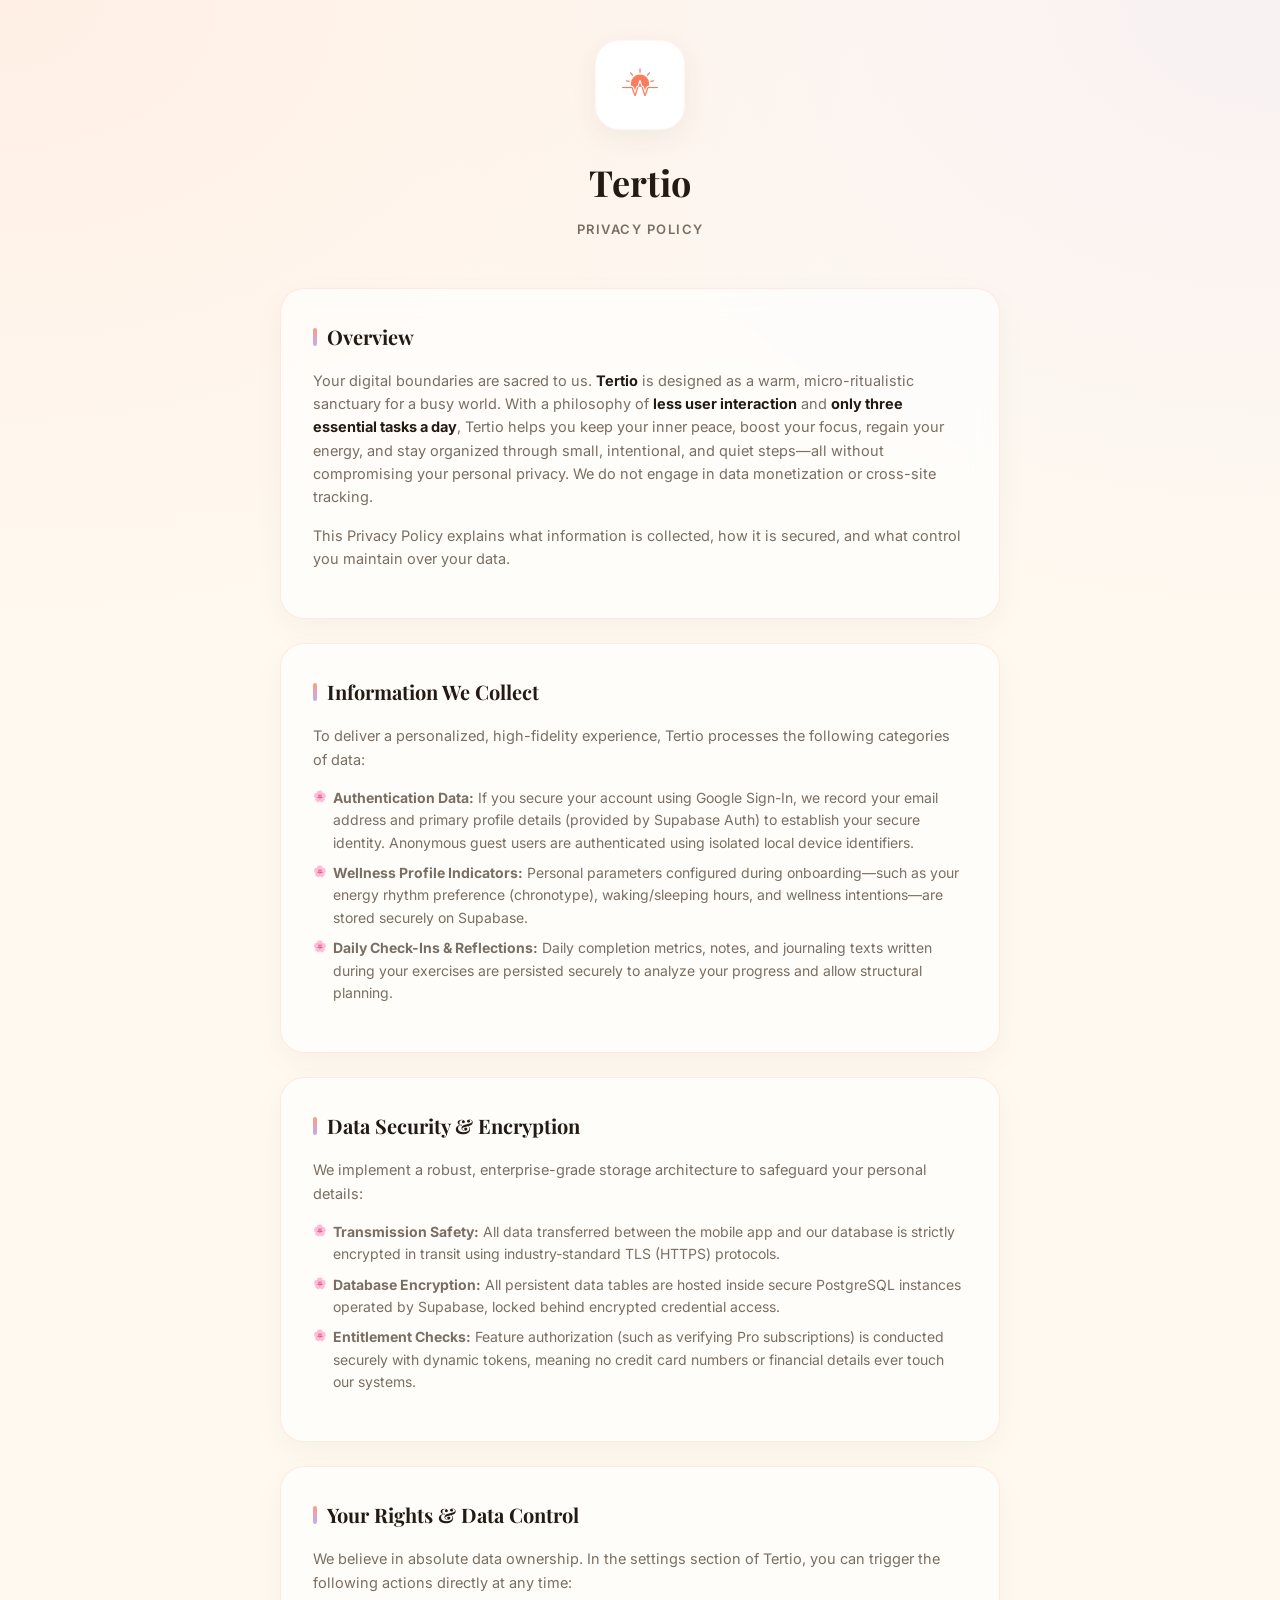
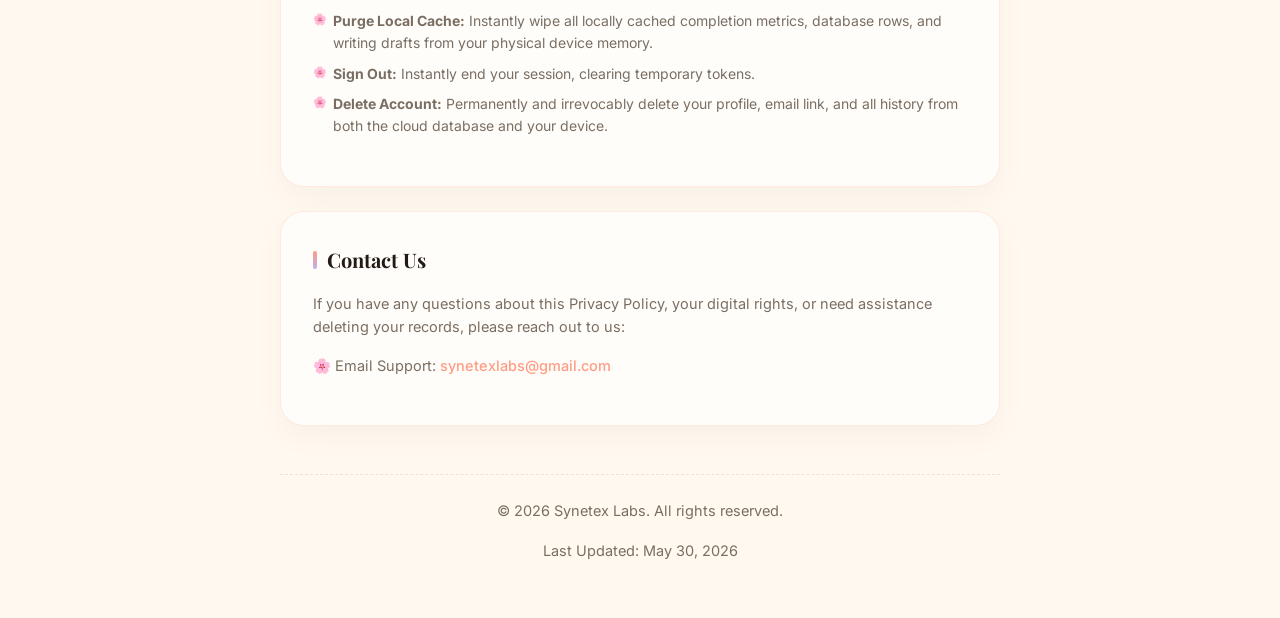
==== index.html @ bfd3c026 "Initial commit of public privacy policy" ====
<!DOCTYPE html>
<html lang="en">
<head>
  <meta charset="UTF-8">
  <meta name="viewport" content="width=device-width, initial-scale=1.0">
  <title>Privacy Policy | Tertio</title>
  <!-- Google Fonts -->
  <link rel="preconnect" href="https://fonts.googleapis.com">
  <link rel="preconnect" href="https://fonts.gstatic.com" crossorigin>
  <link href="https://fonts.googleapis.com/css2?family=Inter:wght@400;500;600;700&family=Playfair+Display:ital,wght@0,700;1,600&display=swap" rel="stylesheet">
  <style>
    /* Premium Ivory Brand Styling */
    :root {
      --bg-color: #FFF9F0;      /* Warm paper ivory */
      --text-main: #231A14;     /* Warm ink */
      --text-sub: #7A6E62;      /* Warm grey */
      --coral: #FF9C84;         /* Sunrise Coral */
      --lavender: #C0AEEE;      /* Dusk Lavender */
      --sage: #78B7A7;          /* Ocean Sage */
      --card-bg: rgba(255, 255, 255, 0.65);
      --card-border: rgba(255, 156, 132, 0.2);
    }

    * {
      box-sizing: border-box;
      margin: 0;
      padding: 0;
    }

    body {
      background-color: var(--bg-color);
      color: var(--text-main);
      font-family: 'Inter', sans-serif;
      line-height: 1.6;
      padding: 40px 20px;
      display: flex;
      justify-content: center;
      min-height: 100vh;
      background-image: 
        radial-gradient(at 0% 0%, rgba(255, 210, 197, 0.25) 0px, transparent 50%),
        radial-gradient(at 100% 0%, rgba(229, 218, 250, 0.25) 0px, transparent 50%);
      background-attachment: fixed;
    }

    .container {
      max-width: 720px;
      width: 100%;
    }

    /* Header styling matching custom-theming.md */
    header {
      text-align: center;
      margin-bottom: 48px;
    }

    .logo-container {
      display: inline-block;
      padding: 12px;
      background: #ffffff;
      border-radius: 24px;
      box-shadow: 0 8px 24px rgba(228, 218, 204, 0.4);
      margin-bottom: 16px;
      border: 1px solid rgba(255, 156, 132, 0.1);
    }

    .logo-img {
      width: 64px;
      height: 64px;
      display: block;
      border-radius: 12px;
    }

    h1 {
      font-family: 'Playfair Display', serif;
      font-size: 36px;
      font-weight: 700;
      color: var(--text-main);
      margin-bottom: 8px;
    }

    .subtitle {
      font-size: 13px;
      color: var(--text-sub);
      text-transform: uppercase;
      letter-spacing: 1.5px;
      font-weight: 600;
    }

    /* Glassmorphic Cards */
    .card {
      background: var(--card-bg);
      backdrop-filter: blur(12px);
      -webkit-backdrop-filter: blur(12px);
      border: 1px solid var(--card-border);
      border-radius: 24px;
      padding: 32px;
      box-shadow: 0 10px 32px rgba(35, 26, 20, 0.04);
      margin-bottom: 24px;
    }

    h2 {
      font-family: 'Playfair Display', serif;
      font-size: 20px;
      font-weight: 700;
      color: var(--text-main);
      margin-bottom: 16px;
      display: flex;
      align-items: center;
      gap: 10px;
    }

    h2::before {
      content: "";
      display: inline-block;
      width: 4px;
      height: 18px;
      background: linear-gradient(to bottom, var(--coral), var(--lavender));
      border-radius: 2px;
    }

    p {
      font-size: 14.5px;
      color: var(--text-sub);
      margin-bottom: 16px;
    }

    p strong {
      color: var(--text-main);
    }

    ul {
      list-style-type: none;
      padding-left: 0;
      margin-bottom: 16px;
    }

    li {
      font-size: 14px;
      color: var(--text-sub);
      position: relative;
      padding-left: 20px;
      margin-bottom: 8px;
    }

    li::before {
      content: "🌸";
      position: absolute;
      left: 0;
      top: 1px;
      font-size: 11px;
    }

    .footer {
      text-align: center;
      margin-top: 48px;
      padding-top: 24px;
      border-top: 1px dashed rgba(122, 110, 98, 0.15);
      font-size: 12px;
      color: var(--text-sub);
    }

    a {
      color: var(--coral);
      text-decoration: none;
      font-weight: 500;
      transition: color 0.2s ease;
    }

    a:hover {
      color: #e46f59;
    }
  </style>
</head>
<body>
  <div class="container">
    <header>
      <div class="logo-container">
        <!-- Renders the gorgeous real app icon if available, fallbacks to SVG representation -->
        <img class="logo-img" src="app_icon.png" onerror="this.style.display='none'; this.nextElementSibling.removeAttribute('style');" alt="Tertio">
        <svg class="logo-img" style="display:none;" viewBox="0 0 128 128" fill="none" xmlns="http://www.w3.org/2000/svg">
          <rect width="128" height="128" rx="28" fill="#FFF9F0"/>
          <circle cx="64" cy="64" r="36" fill="#FFCBB7" opacity="0.5"/>
          <path d="M64 28C83.8823 28 100 44.1177 100 64C100 83.8823 83.8823 100 64 100C44.1177 100 28 83.8823 28 64C28 44.1177 44.1177 28 64 28ZM64 42C51.8497 42 42 51.8497 42 64C42 76.1503 51.8497 86 64 86C76.1503 86 86 76.1503 86 64C86 51.8497 76.1503 42 64 42Z" fill="#FF9C84"/>
          <circle cx="64" cy="64" r="14" fill="#C0AEEE"/>
        </svg>
      </div>
      <h1>Tertio</h1>
      <div class="subtitle">Privacy Policy</div>
    </header>

    <main>
      <div class="card">
        <h2>Overview</h2>
        <p>Your digital boundaries are sacred to us. <strong>Tertio</strong> is designed as a warm, micro-ritualistic sanctuary for a busy world. With a philosophy of <strong>less user interaction</strong> and <strong>only three essential tasks a day</strong>, Tertio helps you keep your inner peace, boost your focus, regain your energy, and stay organized through small, intentional, and quiet steps—all without compromising your personal privacy. We do not engage in data monetization or cross-site tracking.</p>
        <p>This Privacy Policy explains what information is collected, how it is secured, and what control you maintain over your data.</p>
      </div>

      <div class="card">
        <h2>Information We Collect</h2>
        <p>To deliver a personalized, high-fidelity experience, Tertio processes the following categories of data:</p>
        <ul>
          <li><strong>Authentication Data:</strong> If you secure your account using Google Sign-In, we record your email address and primary profile details (provided by Supabase Auth) to establish your secure identity. Anonymous guest users are authenticated using isolated local device identifiers.</li>
          <li><strong>Wellness Profile Indicators:</strong> Personal parameters configured during onboarding—such as your energy rhythm preference (chronotype), waking/sleeping hours, and wellness intentions—are stored securely on Supabase.</li>
          <li><strong>Daily Check-Ins & Reflections:</strong> Daily completion metrics, notes, and journaling texts written during your exercises are persisted securely to analyze your progress and allow structural planning.</li>
        </ul>
      </div>

      <div class="card">
        <h2>Data Security & Encryption</h2>
        <p>We implement a robust, enterprise-grade storage architecture to safeguard your personal details:</p>
        <ul>
          <li><strong>Transmission Safety:</strong> All data transferred between the mobile app and our database is strictly encrypted in transit using industry-standard TLS (HTTPS) protocols.</li>
          <li><strong>Database Encryption:</strong> All persistent data tables are hosted inside secure PostgreSQL instances operated by Supabase, locked behind encrypted credential access.</li>
          <li><strong>Entitlement Checks:</strong> Feature authorization (such as verifying Pro subscriptions) is conducted securely with dynamic tokens, meaning no credit card numbers or financial details ever touch our systems.</li>
        </ul>
      </div>

      <div class="card">
        <h2>Your Rights & Data Control</h2>
        <p>We believe in absolute data ownership. In the settings section of Tertio, you can trigger the following actions directly at any time:</p>
        <ul>
          <li><strong>Purge Local Cache:</strong> Instantly wipe all locally cached completion metrics, database rows, and writing drafts from your physical device memory.</li>
          <li><strong>Sign Out:</strong> Instantly end your session, clearing temporary tokens.</li>
          <li><strong>Delete Account:</strong> Permanently and irrevocably delete your profile, email link, and all history from both the cloud database and your device.</li>
        </ul>
      </div>

      <div class="card">
        <h2>Contact Us</h2>
        <p>If you have any questions about this Privacy Policy, your digital rights, or need assistance deleting your records, please reach out to us:</p>
        <p>🌸 Email Support: <a href="mailto:synetexlabs@gmail.com">synetexlabs@gmail.com</a></p>
      </div>
    </main>

    <div class="footer">
      <p>© 2026 Synetex Labs. All rights reserved.</p>
      <p>Last Updated: May 30, 2026</p>
    </div>
  </div>
</body>
</html>
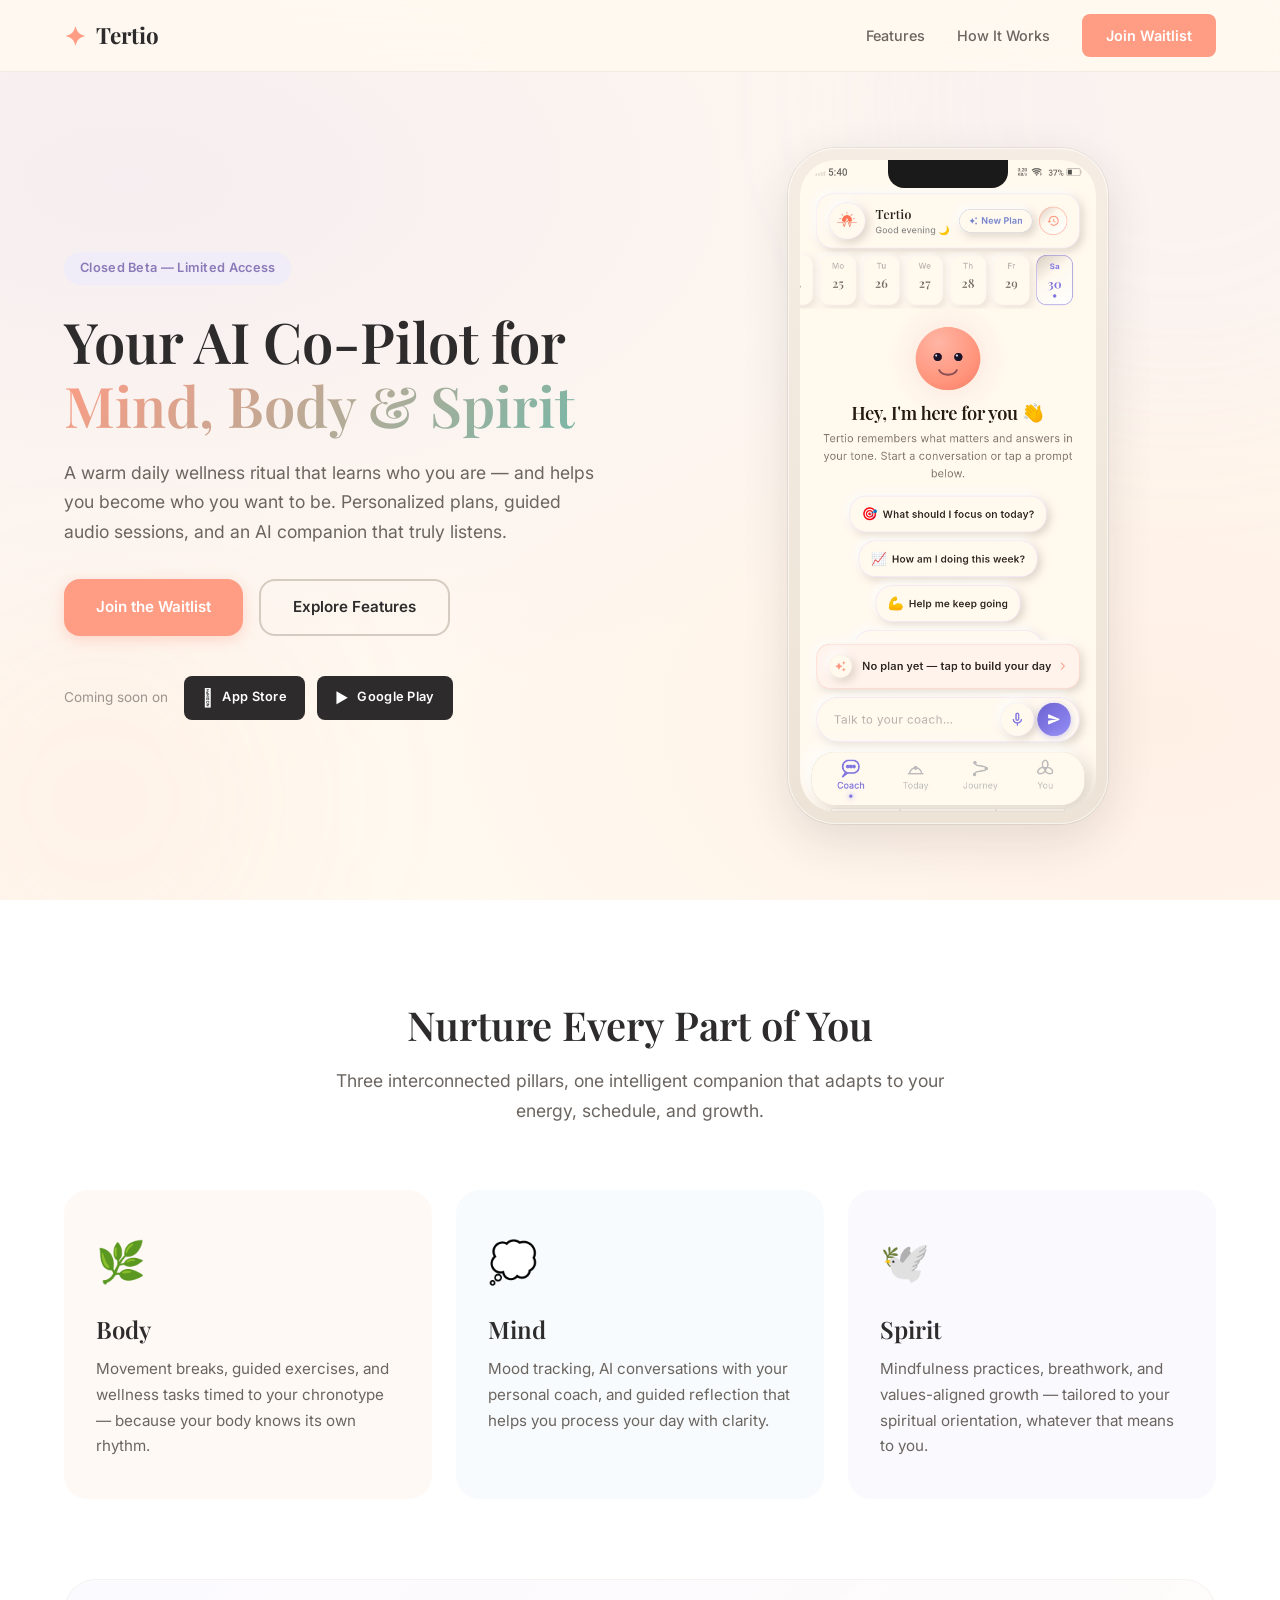
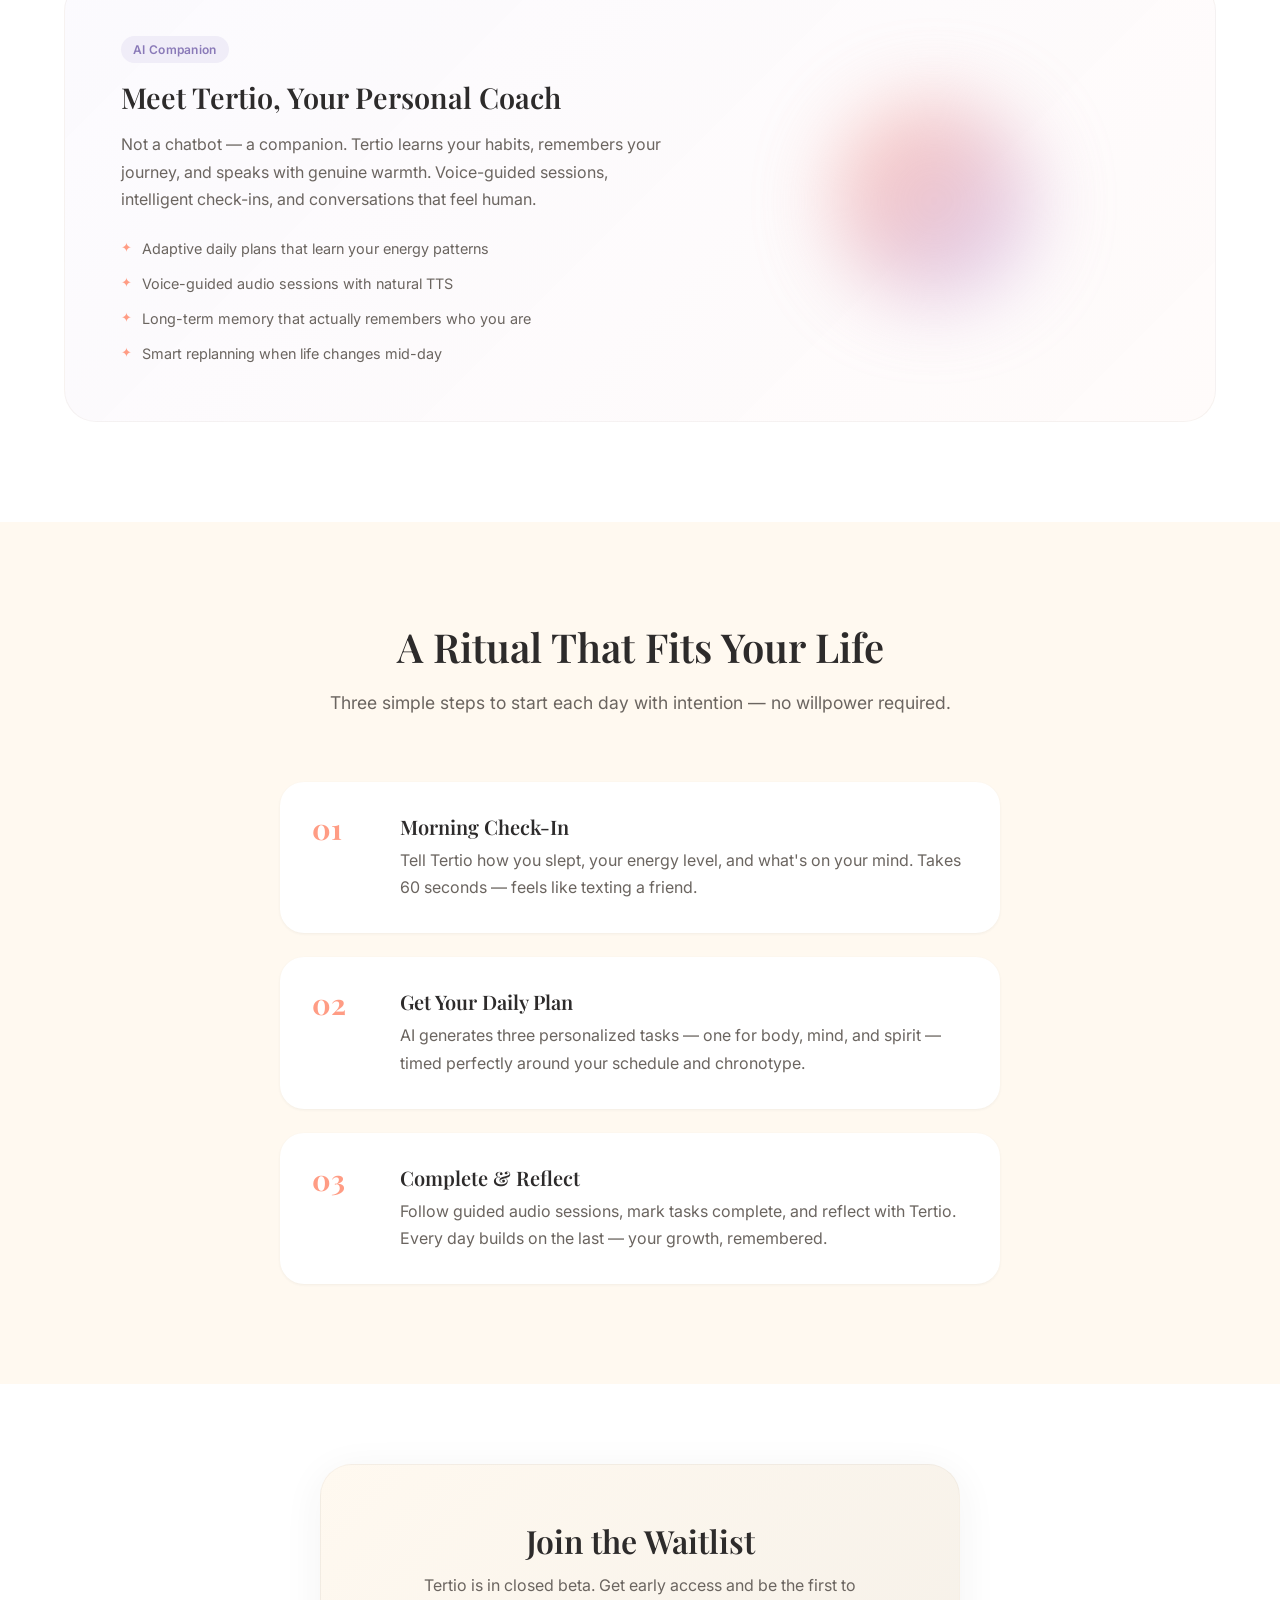
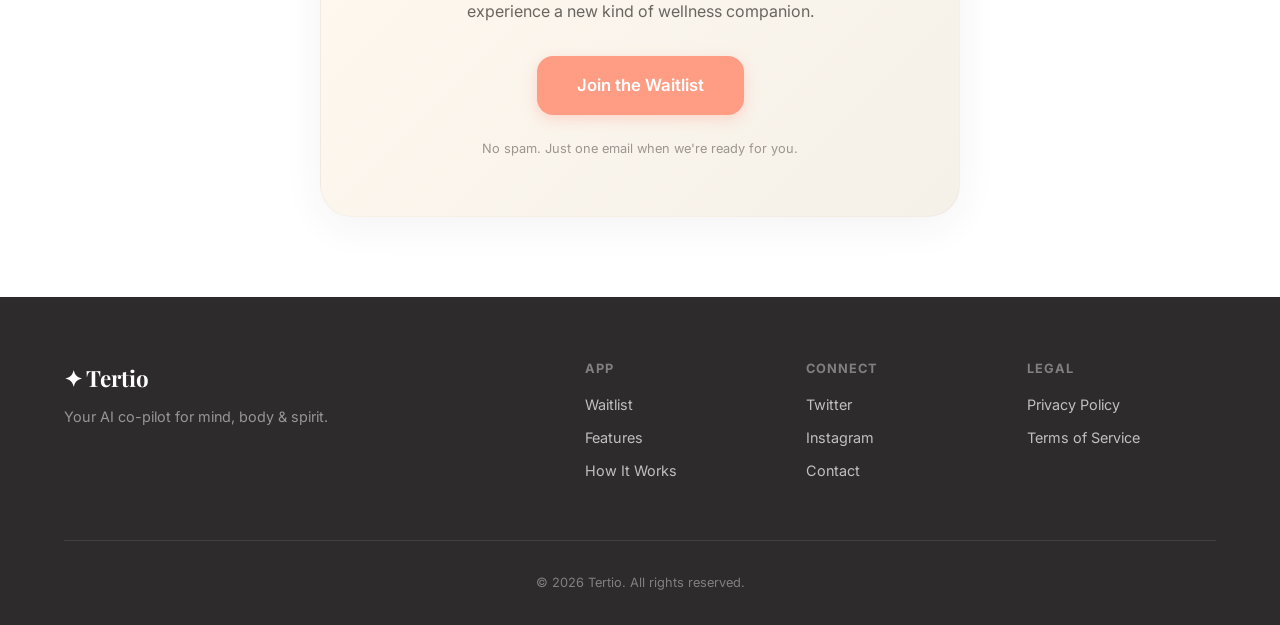
==== commit 017b9d8d: "Landing page: marketing site with waitlist, features, and privacy policy" ====
--- a/index.html
+++ b/index.html
@@ -1,241 +1,246 @@
 <!DOCTYPE html>
 <html lang="en">
 <head>
-  <meta charset="UTF-8">
-  <meta name="viewport" content="width=device-width, initial-scale=1.0">
-  <title>Privacy Policy | Tertio</title>
-  <!-- Google Fonts -->
-  <link rel="preconnect" href="https://fonts.googleapis.com">
-  <link rel="preconnect" href="https://fonts.gstatic.com" crossorigin>
-  <link href="https://fonts.googleapis.com/css2?family=Inter:wght@400;500;600;700&family=Playfair+Display:ital,wght@0,700;1,600&display=swap" rel="stylesheet">
-  <style>
-    /* Premium Ivory Brand Styling */
-    :root {
-      --bg-color: #FFF9F0;      /* Warm paper ivory */
-      --text-main: #231A14;     /* Warm ink */
-      --text-sub: #7A6E62;      /* Warm grey */
-      --coral: #FF9C84;         /* Sunrise Coral */
-      --lavender: #C0AEEE;      /* Dusk Lavender */
-      --sage: #78B7A7;          /* Ocean Sage */
-      --card-bg: rgba(255, 255, 255, 0.65);
-      --card-border: rgba(255, 156, 132, 0.2);
-    }
-
-    * {
-      box-sizing: border-box;
-      margin: 0;
-      padding: 0;
-    }
-
-    body {
-      background-color: var(--bg-color);
-      color: var(--text-main);
-      font-family: 'Inter', sans-serif;
-      line-height: 1.6;
-      padding: 40px 20px;
-      display: flex;
-      justify-content: center;
-      min-height: 100vh;
-      background-image: 
-        radial-gradient(at 0% 0%, rgba(255, 210, 197, 0.25) 0px, transparent 50%),
-        radial-gradient(at 100% 0%, rgba(229, 218, 250, 0.25) 0px, transparent 50%);
-      background-attachment: fixed;
-    }
-
-    .container {
-      max-width: 720px;
-      width: 100%;
-    }
-
-    /* Header styling matching custom-theming.md */
-    header {
-      text-align: center;
-      margin-bottom: 48px;
-    }
-
-    .logo-container {
-      display: inline-block;
-      padding: 12px;
-      background: #ffffff;
-      border-radius: 24px;
-      box-shadow: 0 8px 24px rgba(228, 218, 204, 0.4);
-      margin-bottom: 16px;
-      border: 1px solid rgba(255, 156, 132, 0.1);
-    }
-
-    .logo-img {
-      width: 64px;
-      height: 64px;
-      display: block;
-      border-radius: 12px;
-    }
-
-    h1 {
-      font-family: 'Playfair Display', serif;
-      font-size: 36px;
-      font-weight: 700;
-      color: var(--text-main);
-      margin-bottom: 8px;
-    }
-
-    .subtitle {
-      font-size: 13px;
-      color: var(--text-sub);
-      text-transform: uppercase;
-      letter-spacing: 1.5px;
-      font-weight: 600;
-    }
-
-    /* Glassmorphic Cards */
-    .card {
-      background: var(--card-bg);
-      backdrop-filter: blur(12px);
-      -webkit-backdrop-filter: blur(12px);
-      border: 1px solid var(--card-border);
-      border-radius: 24px;
-      padding: 32px;
-      box-shadow: 0 10px 32px rgba(35, 26, 20, 0.04);
-      margin-bottom: 24px;
-    }
-
-    h2 {
-      font-family: 'Playfair Display', serif;
-      font-size: 20px;
-      font-weight: 700;
-      color: var(--text-main);
-      margin-bottom: 16px;
-      display: flex;
-      align-items: center;
-      gap: 10px;
-    }
-
-    h2::before {
-      content: "";
-      display: inline-block;
-      width: 4px;
-      height: 18px;
-      background: linear-gradient(to bottom, var(--coral), var(--lavender));
-      border-radius: 2px;
-    }
-
-    p {
-      font-size: 14.5px;
-      color: var(--text-sub);
-      margin-bottom: 16px;
-    }
-
-    p strong {
-      color: var(--text-main);
-    }
-
-    ul {
-      list-style-type: none;
-      padding-left: 0;
-      margin-bottom: 16px;
-    }
-
-    li {
-      font-size: 14px;
-      color: var(--text-sub);
-      position: relative;
-      padding-left: 20px;
-      margin-bottom: 8px;
-    }
-
-    li::before {
-      content: "🌸";
-      position: absolute;
-      left: 0;
-      top: 1px;
-      font-size: 11px;
-    }
-
-    .footer {
-      text-align: center;
-      margin-top: 48px;
-      padding-top: 24px;
-      border-top: 1px dashed rgba(122, 110, 98, 0.15);
-      font-size: 12px;
-      color: var(--text-sub);
-    }
-
-    a {
-      color: var(--coral);
-      text-decoration: none;
-      font-weight: 500;
-      transition: color 0.2s ease;
-    }
-
-    a:hover {
-      color: #e46f59;
-    }
-  </style>
+  <meta charset="UTF-8" />
+  <meta name="viewport" content="width=device-width, initial-scale=1.0" />
+  <title>Tertio — AI Co-Pilot for Mind, Body & Spirit</title>
+  <meta name="description" content="Tertio is your warm daily wellness ritual. An AI co-pilot that helps you nurture mind, body, and spirit with personalized plans, guided sessions, and intelligent conversation." />
+  <link rel="icon" type="image/png" sizes="32x32" href="favicon-32.png" />
+  <link rel="apple-touch-icon" href="apple-touch-icon.png" />
+  <link rel="preconnect" href="https://fonts.googleapis.com" />
+  <link rel="preconnect" href="https://fonts.gstatic.com" crossorigin />
+  <link href="https://fonts.googleapis.com/css2?family=Inter:wght@400;500;600;700&family=Playfair+Display:ital,wght@0,600;0,700;1,600&display=swap" rel="stylesheet" />
+  <link rel="stylesheet" href="styles.css" />
 </head>
 <body>
-  <div class="container">
-    <header>
-      <div class="logo-container">
-        <!-- Renders the gorgeous real app icon if available, fallbacks to SVG representation -->
-        <img class="logo-img" src="app_icon.png" onerror="this.style.display='none'; this.nextElementSibling.removeAttribute('style');" alt="Tertio">
-        <svg class="logo-img" style="display:none;" viewBox="0 0 128 128" fill="none" xmlns="http://www.w3.org/2000/svg">
-          <rect width="128" height="128" rx="28" fill="#FFF9F0"/>
-          <circle cx="64" cy="64" r="36" fill="#FFCBB7" opacity="0.5"/>
-          <path d="M64 28C83.8823 28 100 44.1177 100 64C100 83.8823 83.8823 100 64 100C44.1177 100 28 83.8823 28 64C28 44.1177 44.1177 28 64 28ZM64 42C51.8497 42 42 51.8497 42 64C42 76.1503 51.8497 86 64 86C76.1503 86 86 76.1503 86 64C86 51.8497 76.1503 42 64 42Z" fill="#FF9C84"/>
-          <circle cx="64" cy="64" r="14" fill="#C0AEEE"/>
-        </svg>
-      </div>
-      <h1>Tertio</h1>
-      <div class="subtitle">Privacy Policy</div>
-    </header>
-
-    <main>
-      <div class="card">
-        <h2>Overview</h2>
-        <p>Your digital boundaries are sacred to us. <strong>Tertio</strong> is designed as a warm, micro-ritualistic sanctuary for a busy world. With a philosophy of <strong>less user interaction</strong> and <strong>only three essential tasks a day</strong>, Tertio helps you keep your inner peace, boost your focus, regain your energy, and stay organized through small, intentional, and quiet steps—all without compromising your personal privacy. We do not engage in data monetization or cross-site tracking.</p>
-        <p>This Privacy Policy explains what information is collected, how it is secured, and what control you maintain over your data.</p>
-      </div>
-
-      <div class="card">
-        <h2>Information We Collect</h2>
-        <p>To deliver a personalized, high-fidelity experience, Tertio processes the following categories of data:</p>
-        <ul>
-          <li><strong>Authentication Data:</strong> If you secure your account using Google Sign-In, we record your email address and primary profile details (provided by Supabase Auth) to establish your secure identity. Anonymous guest users are authenticated using isolated local device identifiers.</li>
-          <li><strong>Wellness Profile Indicators:</strong> Personal parameters configured during onboarding—such as your energy rhythm preference (chronotype), waking/sleeping hours, and wellness intentions—are stored securely on Supabase.</li>
-          <li><strong>Daily Check-Ins & Reflections:</strong> Daily completion metrics, notes, and journaling texts written during your exercises are persisted securely to analyze your progress and allow structural planning.</li>
-        </ul>
-      </div>
-
-      <div class="card">
-        <h2>Data Security & Encryption</h2>
-        <p>We implement a robust, enterprise-grade storage architecture to safeguard your personal details:</p>
-        <ul>
-          <li><strong>Transmission Safety:</strong> All data transferred between the mobile app and our database is strictly encrypted in transit using industry-standard TLS (HTTPS) protocols.</li>
-          <li><strong>Database Encryption:</strong> All persistent data tables are hosted inside secure PostgreSQL instances operated by Supabase, locked behind encrypted credential access.</li>
-          <li><strong>Entitlement Checks:</strong> Feature authorization (such as verifying Pro subscriptions) is conducted securely with dynamic tokens, meaning no credit card numbers or financial details ever touch our systems.</li>
-        </ul>
-      </div>
-
-      <div class="card">
-        <h2>Your Rights & Data Control</h2>
-        <p>We believe in absolute data ownership. In the settings section of Tertio, you can trigger the following actions directly at any time:</p>
-        <ul>
-          <li><strong>Purge Local Cache:</strong> Instantly wipe all locally cached completion metrics, database rows, and writing drafts from your physical device memory.</li>
-          <li><strong>Sign Out:</strong> Instantly end your session, clearing temporary tokens.</li>
-          <li><strong>Delete Account:</strong> Permanently and irrevocably delete your profile, email link, and all history from both the cloud database and your device.</li>
-        </ul>
-      </div>
-
-      <div class="card">
-        <h2>Contact Us</h2>
-        <p>If you have any questions about this Privacy Policy, your digital rights, or need assistance deleting your records, please reach out to us:</p>
-        <p>🌸 Email Support: <a href="mailto:synetexlabs@gmail.com">synetexlabs@gmail.com</a></p>
-      </div>
-    </main>
-
-    <div class="footer">
-      <p>© 2026 Synetex Labs. All rights reserved.</p>
-      <p>Last Updated: May 30, 2026</p>
-    </div>
-  </div>
+
+  <!-- Navigation -->
+  <nav class="nav" id="nav">
+    <div class="nav__inner container">
+      <a href="#" class="nav__logo">
+        <span class="nav__logo-icon">✦</span>
+        <span>Tertio</span>
+      </a>
+      <div class="nav__links">
+        <a href="#features" class="nav__link">Features</a>
+        <a href="#how-it-works" class="nav__link">How It Works</a>
+        <a href="#waitlist" class="nav__link nav__link--cta">Join Waitlist</a>
+      </div>
+      <button class="nav__toggle" aria-label="Menu">
+        <span></span><span></span><span></span>
+      </button>
+    </div>
+  </nav>
+
+  <!-- Hero -->
+  <section class="hero">
+    <div class="hero__bg"></div>
+    <div class="hero__bg-shape hero__bg-shape--1"></div>
+    <div class="hero__bg-shape hero__bg-shape--2"></div>
+    <div class="container">
+      <div class="hero__content">
+        <span class="hero__badge">Closed Beta — Limited Access</span>
+        <h1 class="hero__title">
+          Your AI Co-Pilot for<br />
+          <span class="hero__title-accent">Mind, Body & Spirit</span>
+        </h1>
+        <p class="hero__subtitle">
+          A warm daily wellness ritual that learns who you are — and helps you
+          become who you want to be. Personalized plans, guided audio sessions,
+          and an AI companion that truly listens.
+        </p>
+        <div class="hero__actions">
+          <a href="#waitlist" class="btn btn--primary">Join the Waitlist</a>
+          <a href="#features" class="btn btn--ghost">Explore Features</a>
+        </div>
+        <div class="hero__stores">
+          <span class="hero__stores-label">Coming soon on</span>
+          <div class="hero__stores-icons">
+            <div class="store-badge store-badge--apple">App Store</div>
+            <div class="store-badge store-badge--google">Google Play</div>
+          </div>
+        </div>
+      </div>
+      <div class="hero__visual">
+        <div class="hero__phone">
+          <div class="hero__phone-screen">
+            <img
+              src="tertio_banner.png"
+              alt="Tertio app preview"
+              class="hero__banner"
+            />
+          </div>
+        </div>
+      </div>
+    </div>
+  </section>
+
+  <!-- Features -->
+  <section class="features" id="features">
+    <div class="container">
+      <div class="section-header">
+        <h2 class="section-header__title">Nurture Every Part of You</h2>
+        <p class="section-header__subtitle">
+          Three interconnected pillars, one intelligent companion that adapts
+          to your energy, schedule, and growth.
+        </p>
+      </div>
+      <div class="features__grid">
+        <article class="feature-card feature-card--body">
+          <div class="feature-card__icon">🌿</div>
+          <h3 class="feature-card__title">Body</h3>
+          <p class="feature-card__desc">
+            Movement breaks, guided exercises, and wellness tasks timed to
+            your chronotype — because your body knows its own rhythm.
+          </p>
+        </article>
+        <article class="feature-card feature-card--mind">
+          <div class="feature-card__icon">💭</div>
+          <h3 class="feature-card__title">Mind</h3>
+          <p class="feature-card__desc">
+            Mood tracking, AI conversations with your personal coach, and guided
+            reflection that helps you process your day with clarity.
+          </p>
+        </article>
+        <article class="feature-card feature-card--spirit">
+          <div class="feature-card__icon">🕊️</div>
+          <h3 class="feature-card__title">Spirit</h3>
+          <p class="feature-card__desc">
+            Mindfulness practices, breathwork, and values-aligned growth —
+            tailored to your spiritual orientation, whatever that means to you.
+          </p>
+        </article>
+      </div>
+      <div class="features__spotlight">
+        <div class="spotlight-card">
+          <div class="spotlight-card__content">
+            <span class="spotlight-card__tag">AI Companion</span>
+            <h3 class="spotlight-card__title">Meet Tertio, Your Personal Coach</h3>
+            <p class="spotlight-card__desc">
+              Not a chatbot — a companion. Tertio learns your habits, remembers
+              your journey, and speaks with genuine warmth. Voice-guided sessions,
+              intelligent check-ins, and conversations that feel human.
+            </p>
+            <ul class="spotlight-card__list">
+              <li>Adaptive daily plans that learn your energy patterns</li>
+              <li>Voice-guided audio sessions with natural TTS</li>
+              <li>Long-term memory that actually remembers who you are</li>
+              <li>Smart replanning when life changes mid-day</li>
+            </ul>
+          </div>
+          <div class="spotlight-card__visual">
+            <div class="spotlight-orb"></div>
+          </div>
+        </div>
+      </div>
+    </div>
+  </section>
+
+  <!-- How It Works -->
+  <section class="how-it-works" id="how-it-works">
+    <div class="container">
+      <div class="section-header">
+        <h2 class="section-header__title">A Ritual That Fits Your Life</h2>
+        <p class="section-header__subtitle">
+          Three simple steps to start each day with intention — no willpower required.
+        </p>
+      </div>
+      <div class="steps">
+        <div class="step">
+          <div class="step__number">01</div>
+          <div class="step__content">
+            <h3 class="step__title">Morning Check-In</h3>
+            <p class="step__desc">
+              Tell Tertio how you slept, your energy level, and what's on your
+              mind. Takes 60 seconds — feels like texting a friend.
+            </p>
+          </div>
+        </div>
+        <div class="step">
+          <div class="step__number">02</div>
+          <div class="step__content">
+            <h3 class="step__title">Get Your Daily Plan</h3>
+            <p class="step__desc">
+              AI generates three personalized tasks — one for body, mind, and
+              spirit — timed perfectly around your schedule and chronotype.
+            </p>
+          </div>
+        </div>
+        <div class="step">
+          <div class="step__number">03</div>
+          <div class="step__content">
+            <h3 class="step__title">Complete & Reflect</h3>
+            <p class="step__desc">
+              Follow guided audio sessions, mark tasks complete, and reflect
+              with Tertio. Every day builds on the last — your growth, remembered.
+            </p>
+          </div>
+        </div>
+      </div>
+    </div>
+  </section>
+
+  <!-- Waitlist -->
+  <section class="waitlist" id="waitlist">
+    <div class="container">
+      <div class="waitlist__card">
+        <div class="waitlist__content">
+          <h2 class="waitlist__title">Join the Waitlist</h2>
+          <p class="waitlist__desc">
+            Tertio is in closed beta. Get early access and be the first to
+            experience a new kind of wellness companion.
+          </p>
+          <a
+            href="https://forms.gle/uquiD6fFN8mBhA578"
+            class="btn btn--primary waitlist__btn"
+            id="waitlist-link"
+            target="_blank"
+            rel="noopener"
+          >
+            Join the Waitlist
+          </a>
+          <p class="waitlist__footnote">
+            No spam. Just one email when we're ready for you.
+          </p>
+        </div>
+      </div>
+    </div>
+  </section>
+
+  <!-- Footer -->
+  <footer class="footer">
+    <div class="container">
+      <div class="footer__inner">
+        <div class="footer__brand">
+          <span class="footer__logo">✦ Tertio</span>
+          <p class="footer__tagline">Your AI co-pilot for mind, body & spirit.</p>
+        </div>
+        <div class="footer__links">
+          <div class="footer__col">
+            <h4 class="footer__col-title">App</h4>
+            <a href="#" class="footer__link">Waitlist</a>
+            <a href="#features" class="footer__link">Features</a>
+            <a href="#how-it-works" class="footer__link">How It Works</a>
+          </div>
+          <div class="footer__col">
+            <h4 class="footer__col-title">Connect</h4>
+            <a href="#" class="footer__link">Twitter</a>
+            <a href="#" class="footer__link">Instagram</a>
+            <a href="#" class="footer__link">Contact</a>
+          </div>
+          <div class="footer__col">
+            <h4 class="footer__col-title">Legal</h4>
+            <a href="privacy.html" class="footer__link">Privacy Policy</a>
+            <a href="privacy.html" class="footer__link">Terms of Service</a>
+          </div>
+        </div>
+      </div>
+      <div class="footer__bottom">
+        <p>&copy; 2026 Tertio. All rights reserved.</p>
+      </div>
+    </div>
+  </footer>
+
+  <script src="script.js"></script>
 </body>
 </html>
--- a/styles.css
+++ b/styles.css
@@ -0,0 +1,698 @@
+/* ── Reset & Base ──────────────────────────────────────────────── */
+*, *::before, *::after { box-sizing: border-box; margin: 0; padding: 0; }
+
+html { scroll-behavior: smooth; -webkit-font-smoothing: antialiased; }
+
+:root {
+  --ivory: #FFF9F0;
+  --coral: #FF9C84;
+  --coral-hover: #f08a72;
+  --sage: #78B7A7;
+  --sage-light: #e8f5f0;
+  --lavender: #C0AEEE;
+  --lavender-light: #f0edf8;
+  --warm-gray: #D4CCC0;
+  --warm-gray-light: #e8e3db;
+  --text-primary: #2D2B2B;
+  --text-secondary: #6B6560;
+  --text-muted: #9C9590;
+  --white: #FFFFFF;
+  --shadow-sm: 0 1px 3px rgba(45, 43, 43, 0.06);
+  --shadow-md: 0 4px 16px rgba(45, 43, 43, 0.08);
+  --shadow-lg: 0 8px 32px rgba(45, 43, 43, 0.10);
+  --shadow-xl: 0 16px 48px rgba(45, 43, 43, 0.12);
+  --radius-sm: 8px;
+  --radius-md: 16px;
+  --radius-lg: 24px;
+  --radius-xl: 32px;
+  --max-width: 1200px;
+  --nav-height: 72px;
+}
+
+body {
+  font-family: 'Inter', -apple-system, BlinkMacSystemFont, sans-serif;
+  color: var(--text-primary);
+  background: var(--ivory);
+  line-height: 1.6;
+  overflow-x: hidden;
+}
+
+a { color: inherit; text-decoration: none; }
+img { max-width: 100%; display: block; }
+ul { list-style: none; }
+
+.container {
+  width: 100%;
+  max-width: var(--max-width);
+  margin: 0 auto;
+  padding: 0 24px;
+}
+
+/* ── Typography ────────────────────────────────────────────────── */
+h1, h2, h3, h4 {
+  font-family: 'Playfair Display', Georgia, serif;
+  font-weight: 600;
+  line-height: 1.25;
+}
+
+/* ── Buttons ───────────────────────────────────────────────────── */
+.btn {
+  display: inline-flex;
+  align-items: center;
+  justify-content: center;
+  gap: 8px;
+  padding: 14px 32px;
+  border: none;
+  border-radius: var(--radius-md);
+  font-family: 'Inter', sans-serif;
+  font-size: 0.95rem;
+  font-weight: 600;
+  cursor: pointer;
+  transition: all 0.3s ease;
+  white-space: nowrap;
+}
+
+.btn--primary {
+  background: var(--coral);
+  color: var(--white);
+  box-shadow: 0 4px 14px rgba(255, 156, 132, 0.35);
+}
+
+.btn--primary:hover {
+  background: var(--coral-hover);
+  box-shadow: 0 6px 20px rgba(255, 156, 132, 0.45);
+  transform: translateY(-1px);
+}
+
+.btn--ghost {
+  background: transparent;
+  color: var(--text-primary);
+  border: 2px solid var(--warm-gray);
+}
+
+.btn--ghost:hover {
+  border-color: var(--text-primary);
+  background: rgba(45, 43, 43, 0.03);
+}
+
+/* ── Section Header ────────────────────────────────────────────── */
+.section-header {
+  text-align: center;
+  max-width: 640px;
+  margin: 0 auto 64px;
+}
+
+.section-header__title {
+  font-size: 2.5rem;
+  margin-bottom: 16px;
+  color: var(--text-primary);
+}
+
+.section-header__subtitle {
+  font-size: 1.1rem;
+  color: var(--text-secondary);
+  line-height: 1.7;
+}
+
+/* ── Navigation ────────────────────────────────────────────────── */
+.nav {
+  position: fixed;
+  top: 0;
+  left: 0;
+  right: 0;
+  height: var(--nav-height);
+  z-index: 100;
+  background: rgba(255, 249, 240, 0.85);
+  backdrop-filter: blur(12px);
+  -webkit-backdrop-filter: blur(12px);
+  border-bottom: 1px solid rgba(212, 204, 192, 0.3);
+  transition: box-shadow 0.3s ease;
+}
+
+.nav--scrolled { box-shadow: var(--shadow-sm); }
+
+.nav__inner {
+  display: flex;
+  align-items: center;
+  justify-content: space-between;
+  height: 100%;
+}
+
+.nav__logo {
+  display: flex;
+  align-items: center;
+  gap: 10px;
+  font-family: 'Playfair Display', Georgia, serif;
+  font-size: 1.4rem;
+  font-weight: 700;
+  color: var(--text-primary);
+}
+
+.nav__logo-icon { color: var(--coral); font-size: 1.6rem; }
+
+.nav__links { display: flex; align-items: center; gap: 32px; }
+
+.nav__link {
+  font-size: 0.9rem;
+  font-weight: 500;
+  color: var(--text-secondary);
+  transition: color 0.2s;
+}
+
+.nav__link:hover { color: var(--text-primary); }
+
+.nav__link--cta {
+  background: var(--coral);
+  color: var(--white);
+  padding: 10px 24px;
+  border-radius: var(--radius-sm);
+  font-weight: 600;
+}
+
+.nav__link--cta:hover {
+  background: var(--coral-hover);
+  color: var(--white);
+}
+
+.nav__toggle {
+  display: none;
+  flex-direction: column;
+  gap: 5px;
+  background: none;
+  border: none;
+  cursor: pointer;
+  padding: 4px;
+}
+
+.nav__toggle span {
+  display: block;
+  width: 24px;
+  height: 2px;
+  background: var(--text-primary);
+  border-radius: 2px;
+  transition: all 0.3s;
+}
+
+/* ── Hero ──────────────────────────────────────────────────────── */
+.hero {
+  position: relative;
+  min-height: 100vh;
+  display: flex;
+  align-items: center;
+  padding-top: var(--nav-height);
+  overflow: hidden;
+}
+
+.hero__bg {
+  position: absolute;
+  inset: 0;
+  background:
+    radial-gradient(ellipse 80% 60% at 10% 20%, rgba(192, 174, 238, 0.15), transparent),
+    radial-gradient(ellipse 60% 50% at 90% 80%, rgba(255, 156, 132, 0.10), transparent);
+}
+
+.hero__bg-shape {
+  position: absolute;
+  border-radius: 50%;
+  filter: blur(80px);
+  pointer-events: none;
+}
+
+.hero__bg-shape--1 {
+  width: 600px;
+  height: 600px;
+  background: rgba(192, 174, 238, 0.08);
+  top: -200px;
+  right: -200px;
+}
+
+.hero__bg-shape--2 {
+  width: 400px;
+  height: 400px;
+  background: rgba(255, 156, 132, 0.06);
+  bottom: -100px;
+  left: -100px;
+}
+
+.hero .container {
+  display: grid;
+  grid-template-columns: 1fr 1fr;
+  gap: 80px;
+  align-items: center;
+  position: relative;
+  z-index: 1;
+}
+
+.hero__content { max-width: 560px; }
+
+.hero__badge {
+  display: inline-block;
+  padding: 6px 16px;
+  background: var(--lavender-light);
+  color: #8a7ab8;
+  border-radius: 100px;
+  font-size: 0.8rem;
+  font-weight: 600;
+  margin-bottom: 24px;
+  letter-spacing: 0.3px;
+}
+
+.hero__title {
+  font-size: 3.5rem;
+  line-height: 1.15;
+  margin-bottom: 20px;
+}
+
+.hero__title-accent {
+  background: linear-gradient(135deg, var(--coral), var(--sage));
+  -webkit-background-clip: text;
+  -webkit-text-fill-color: transparent;
+  background-clip: text;
+}
+
+.hero__subtitle {
+  font-size: 1.1rem;
+  color: var(--text-secondary);
+  line-height: 1.7;
+  margin-bottom: 32px;
+}
+
+.hero__actions {
+  display: flex;
+  gap: 16px;
+  margin-bottom: 40px;
+}
+
+.hero__stores {
+  display: flex;
+  align-items: center;
+  gap: 16px;
+}
+
+.hero__stores-label {
+  font-size: 0.85rem;
+  color: var(--text-muted);
+}
+
+.hero__stores-icons {
+  display: flex;
+  gap: 12px;
+}
+
+.store-badge {
+  display: inline-flex;
+  align-items: center;
+  gap: 8px;
+  padding: 8px 18px;
+  background: var(--text-primary);
+  color: var(--white);
+  border-radius: var(--radius-sm);
+  font-size: 0.8rem;
+  font-weight: 600;
+  letter-spacing: 0.3px;
+}
+
+.store-badge--apple::before { content: ""; font-size: 1.1rem; }
+.store-badge--google::before { content: "▶"; font-size: 0.9rem; }
+
+/* ── Phone Mockup ──────────────────────────────────────────────── */
+.hero__visual {
+  display: flex;
+  justify-content: center;
+  align-items: center;
+}
+
+.hero__phone {
+  width: 320px;
+  aspect-ratio: 9 / 19;
+  background: linear-gradient(180deg, #f5ede3, #ede3d6);
+  border-radius: 48px;
+  padding: 12px;
+  box-shadow:
+    var(--shadow-xl),
+    0 0 0 1px rgba(212, 204, 192, 0.4),
+    inset 0 0 0 1px rgba(255, 255, 255, 0.6);
+  position: relative;
+}
+
+.hero__phone::before {
+  content: "";
+  position: absolute;
+  top: 12px;
+  left: 50%;
+  transform: translateX(-50%);
+  width: 120px;
+  height: 28px;
+  background: #1a1a1a;
+  border-radius: 0 0 16px 16px;
+  z-index: 2;
+}
+
+.hero__phone-screen {
+  width: 100%;
+  height: 100%;
+  border-radius: 36px;
+  overflow: hidden;
+  background: var(--ivory);
+}
+
+.hero__banner {
+  width: 100%;
+  height: 100%;
+  object-fit: cover;
+  display: block;
+}
+
+/* ── Features ──────────────────────────────────────────────────── */
+.features {
+  padding: 100px 0;
+  background: var(--white);
+}
+
+.features__grid {
+  display: grid;
+  grid-template-columns: repeat(3, 1fr);
+  gap: 24px;
+  margin-bottom: 80px;
+}
+
+.feature-card {
+  padding: 40px 32px;
+  border-radius: var(--radius-lg);
+  transition: all 0.3s ease;
+}
+
+.feature-card:hover { transform: translateY(-4px); }
+
+.feature-card--body { background: rgba(255, 176, 138, 0.08); }
+.feature-card--mind { background: rgba(134, 182, 223, 0.06); }
+.feature-card--spirit { background: rgba(192, 174, 238, 0.08); }
+
+.feature-card__icon { font-size: 2.5rem; margin-bottom: 20px; }
+.feature-card__title {
+  font-size: 1.5rem;
+  margin-bottom: 12px;
+}
+.feature-card__desc {
+  color: var(--text-secondary);
+  font-size: 0.95rem;
+  line-height: 1.7;
+}
+
+/* ── Spotlight ─────────────────────────────────────────────────── */
+.spotlight-card {
+  display: grid;
+  grid-template-columns: 1.2fr 1fr;
+  gap: 48px;
+  align-items: center;
+  padding: 56px;
+  border-radius: var(--radius-xl);
+  background: linear-gradient(135deg, rgba(192, 174, 238, 0.06), rgba(255, 156, 132, 0.04));
+  border: 1px solid rgba(212, 204, 192, 0.2);
+}
+
+.spotlight-card__tag {
+  display: inline-block;
+  padding: 4px 12px;
+  background: var(--lavender-light);
+  color: #8a7ab8;
+  border-radius: 100px;
+  font-size: 0.75rem;
+  font-weight: 600;
+  margin-bottom: 16px;
+  letter-spacing: 0.3px;
+}
+
+.spotlight-card__title {
+  font-size: 1.8rem;
+  margin-bottom: 16px;
+}
+
+.spotlight-card__desc {
+  color: var(--text-secondary);
+  line-height: 1.7;
+  margin-bottom: 24px;
+}
+
+.spotlight-card__list {
+  display: flex;
+  flex-direction: column;
+  gap: 12px;
+}
+
+.spotlight-card__list li {
+  display: flex;
+  align-items: center;
+  gap: 10px;
+  font-size: 0.9rem;
+  color: var(--text-secondary);
+}
+
+.spotlight-card__list li::before {
+  content: "✦";
+  color: var(--coral);
+  font-size: 0.8rem;
+}
+
+.spotlight-card__visual {
+  display: flex;
+  align-items: center;
+  justify-content: center;
+}
+
+.spotlight-orb {
+  width: 200px;
+  height: 200px;
+  border-radius: 50%;
+  background: linear-gradient(135deg, var(--coral), var(--lavender));
+  opacity: 0.6;
+  filter: blur(40px);
+  animation: orb-pulse 4s ease-in-out infinite;
+}
+
+@keyframes orb-pulse {
+  0%, 100% { transform: scale(1); opacity: 0.6; }
+  50% { transform: scale(1.15); opacity: 0.8; }
+}
+
+/* ── How It Works ──────────────────────────────────────────────── */
+.how-it-works {
+  padding: 100px 0;
+  background: var(--ivory);
+}
+
+.steps {
+  display: flex;
+  flex-direction: column;
+  gap: 24px;
+  max-width: 720px;
+  margin: 0 auto;
+}
+
+.step {
+  display: grid;
+  grid-template-columns: 64px 1fr;
+  gap: 24px;
+  padding: 32px;
+  background: var(--white);
+  border-radius: var(--radius-lg);
+  box-shadow: var(--shadow-sm);
+  transition: all 0.3s ease;
+}
+
+.step:hover {
+  box-shadow: var(--shadow-md);
+  transform: translateX(4px);
+}
+
+.step__number {
+  font-family: 'Playfair Display', Georgia, serif;
+  font-size: 1.8rem;
+  font-weight: 700;
+  color: var(--coral);
+  line-height: 1;
+}
+
+.step__title {
+  font-size: 1.25rem;
+  margin-bottom: 8px;
+}
+
+.step__desc {
+  color: var(--text-secondary);
+  line-height: 1.7;
+}
+
+/* ── Waitlist ──────────────────────────────────────────────────── */
+.waitlist {
+  padding: 80px 0;
+  background: var(--white);
+}
+
+.waitlist__card {
+  max-width: 640px;
+  margin: 0 auto;
+  padding: 56px 48px;
+  border-radius: var(--radius-xl);
+  background: linear-gradient(135deg, #FFF9F0, #f5f0e8);
+  box-shadow: 0 8px 40px rgba(45, 43, 43, 0.06);
+  border: 1px solid rgba(212, 204, 192, 0.2);
+  text-align: center;
+}
+
+.waitlist__title {
+  font-size: 2rem;
+  margin-bottom: 12px;
+}
+
+.waitlist__desc {
+  color: var(--text-secondary);
+  margin-bottom: 32px;
+  max-width: 460px;
+  margin-left: auto;
+  margin-right: auto;
+}
+
+.waitlist__btn {
+  padding: 16px 40px;
+  font-size: 1.05rem;
+  text-decoration: none;
+  display: inline-block;
+}
+
+.waitlist__footnote {
+  margin-top: 24px;
+  font-size: 0.8rem;
+  color: var(--text-muted);
+}
+
+/* ── Footer ────────────────────────────────────────────────────── */
+.footer {
+  padding: 64px 0 32px;
+  background: var(--text-primary);
+  color: rgba(255, 255, 255, 0.8);
+}
+
+.footer__inner {
+  display: grid;
+  grid-template-columns: 1.5fr 2fr;
+  gap: 48px;
+  margin-bottom: 48px;
+}
+
+.footer__logo {
+  font-family: 'Playfair Display', Georgia, serif;
+  font-size: 1.4rem;
+  font-weight: 700;
+  color: var(--white);
+}
+
+.footer__tagline {
+  margin-top: 8px;
+  font-size: 0.9rem;
+  color: rgba(255, 255, 255, 0.5);
+}
+
+.footer__links {
+  display: grid;
+  grid-template-columns: repeat(3, 1fr);
+  gap: 32px;
+}
+
+.footer__col-title {
+  font-family: 'Inter', sans-serif;
+  font-size: 0.8rem;
+  font-weight: 700;
+  text-transform: uppercase;
+  letter-spacing: 1px;
+  color: rgba(255, 255, 255, 0.4);
+  margin-bottom: 16px;
+}
+
+.footer__link {
+  display: block;
+  font-size: 0.9rem;
+  color: rgba(255, 255, 255, 0.7);
+  margin-bottom: 10px;
+  transition: color 0.2s;
+}
+
+.footer__link:hover { color: var(--white); }
+
+.footer__bottom {
+  padding-top: 32px;
+  border-top: 1px solid rgba(255, 255, 255, 0.1);
+  font-size: 0.8rem;
+  color: rgba(255, 255, 255, 0.4);
+  text-align: center;
+}
+
+/* ── Mobile Nav ────────────────────────────────────────────────── */
+@media (max-width: 768px) {
+  .nav__links {
+    position: fixed;
+    top: var(--nav-height);
+    left: 0;
+    right: 0;
+    background: var(--ivory);
+    flex-direction: column;
+    padding: 24px;
+    gap: 20px;
+    box-shadow: var(--shadow-md);
+    transform: translateY(-110%);
+    transition: transform 0.3s ease;
+    border-bottom: 1px solid rgba(212, 204, 192, 0.3);
+  }
+
+  .nav__links--open { transform: translateY(0); }
+  .nav__toggle { display: flex; }
+}
+
+/* ── Responsive ────────────────────────────────────────────────── */
+@media (max-width: 1024px) {
+  .hero .container {
+    grid-template-columns: 1fr;
+    gap: 48px;
+    text-align: center;
+  }
+
+  .hero__content { max-width: 100%; }
+  .hero__actions { justify-content: center; }
+  .hero__stores { justify-content: center; }
+  .hero__title { font-size: 2.8rem; }
+
+  .features__grid { grid-template-columns: repeat(2, 1fr); }
+
+  .spotlight-card {
+    grid-template-columns: 1fr;
+    text-align: center;
+    padding: 40px 32px;
+  }
+
+  .spotlight-card__list { align-items: center; }
+
+  .footer__inner {
+    grid-template-columns: 1fr;
+    gap: 32px;
+  }
+  .footer__links { grid-template-columns: repeat(3, 1fr); }
+}
+
+@media (max-width: 768px) {
+  .hero__title { font-size: 2.2rem; }
+  .hero__actions { flex-direction: column; align-items: stretch; }
+  .hero__stores { flex-direction: column; gap: 8px; }
+  .hero__banner { max-width: 400px; }
+
+  .features__grid { grid-template-columns: 1fr; }
+  .section-header__title { font-size: 2rem; }
+  .waitlist__card { padding: 40px 24px; }
+
+  .footer__links { grid-template-columns: 1fr; gap: 24px; }
+  .step { grid-template-columns: 1fr; gap: 12px; }
+}
+
+@media (max-width: 480px) {
+  .hero__title { font-size: 1.8rem; }
+  .hero { min-height: auto; padding: calc(var(--nav-height) + 40px) 0 60px; }
+}
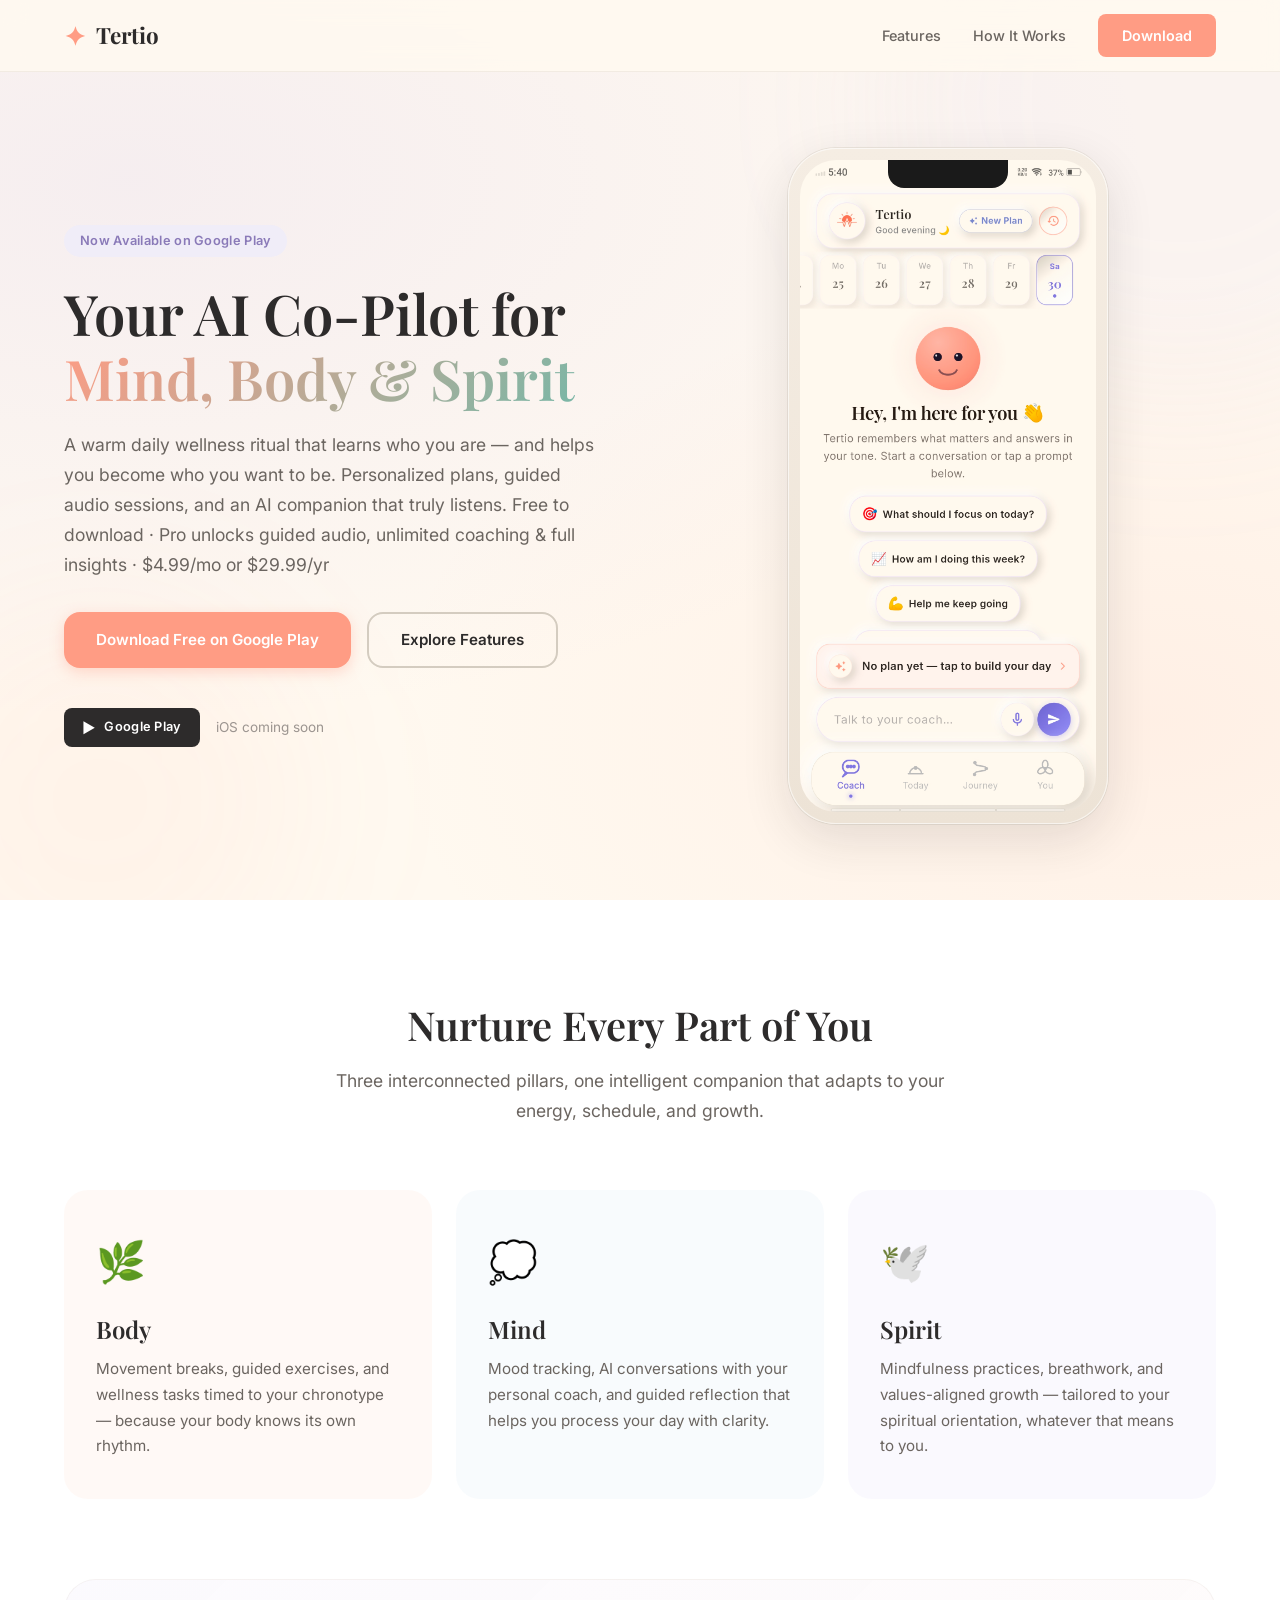
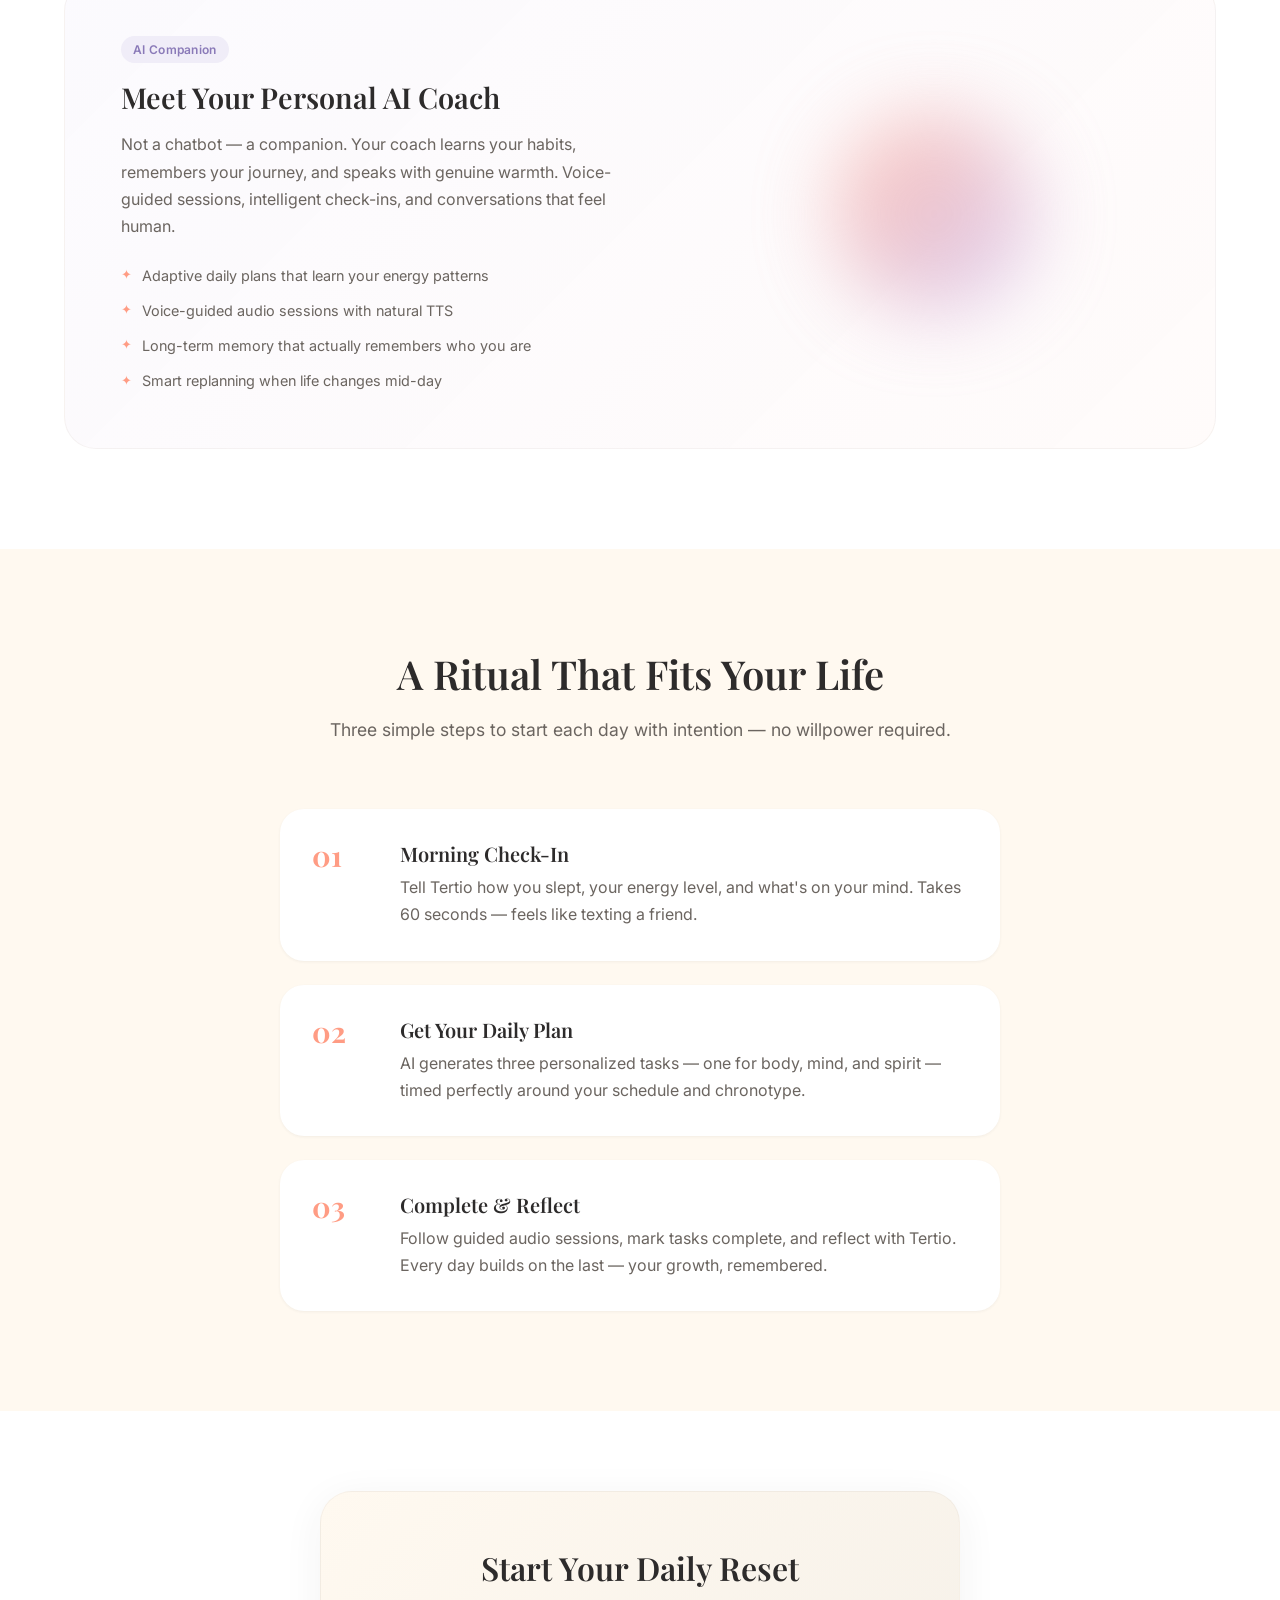
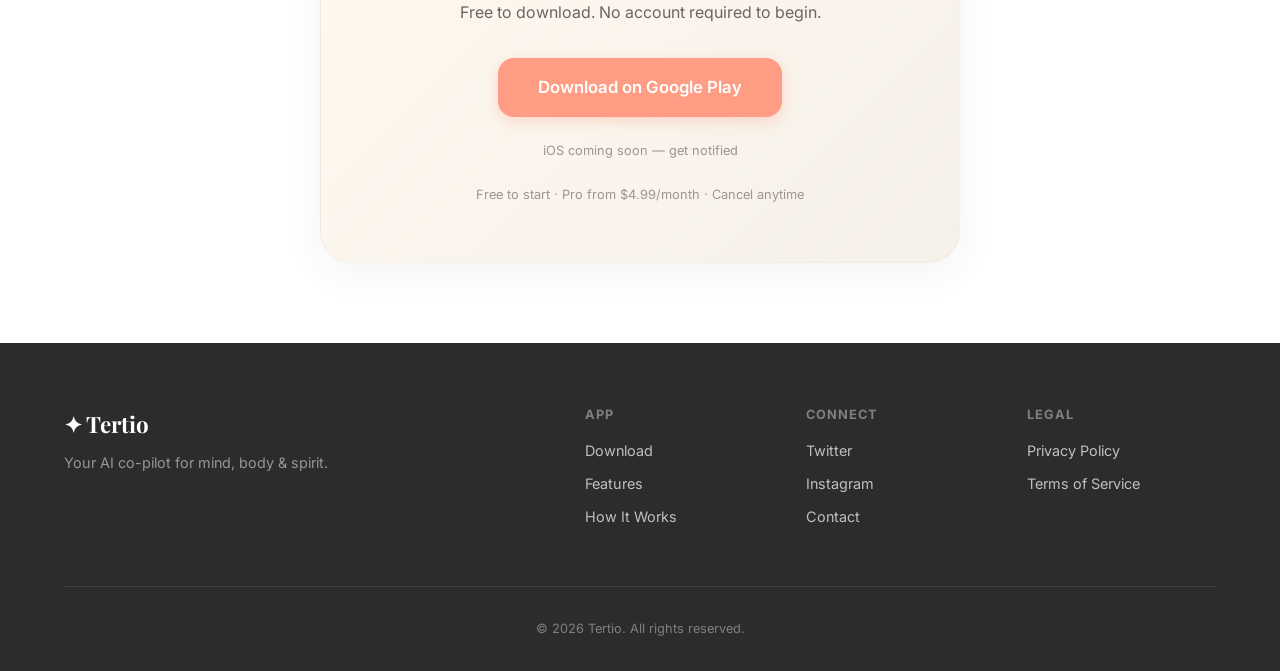
==== commit 5ddaff1e: "Update website: live on Google Play badge, remove waitlist/beta references, fix coach naming, add pr" ====
--- a/index.html
+++ b/index.html
@@ -4,7 +4,7 @@
   <meta charset="UTF-8" />
   <meta name="viewport" content="width=device-width, initial-scale=1.0" />
   <title>Tertio — AI Co-Pilot for Mind, Body & Spirit</title>
-  <meta name="description" content="Tertio is your warm daily wellness ritual. An AI co-pilot that helps you nurture mind, body, and spirit with personalized plans, guided sessions, and intelligent conversation." />
+  <meta name="description" content="Tertio is your personal AI wellness coach — daily plans for Body, Mind & Spirit that learn who you are. Free on Google Play." />
   <link rel="icon" type="image/png" sizes="32x32" href="favicon-32.png" />
   <link rel="apple-touch-icon" href="apple-touch-icon.png" />
   <link rel="preconnect" href="https://fonts.googleapis.com" />
@@ -24,7 +24,7 @@
       <div class="nav__links">
         <a href="#features" class="nav__link">Features</a>
         <a href="#how-it-works" class="nav__link">How It Works</a>
-        <a href="#waitlist" class="nav__link nav__link--cta">Join Waitlist</a>
+        <a href="#download" class="nav__link nav__link--cta">Download</a>
       </div>
       <button class="nav__toggle" aria-label="Menu">
         <span></span><span></span><span></span>
@@ -39,7 +39,7 @@
     <div class="hero__bg-shape hero__bg-shape--2"></div>
     <div class="container">
       <div class="hero__content">
-        <span class="hero__badge">Closed Beta — Limited Access</span>
+        <span class="hero__badge">Now Available on Google Play</span>
         <h1 class="hero__title">
           Your AI Co-Pilot for<br />
           <span class="hero__title-accent">Mind, Body & Spirit</span>
@@ -48,17 +48,15 @@
           A warm daily wellness ritual that learns who you are — and helps you
           become who you want to be. Personalized plans, guided audio sessions,
           and an AI companion that truly listens.
+          Free to download · Pro unlocks guided audio, unlimited coaching &amp; full insights · $4.99/mo or $29.99/yr
         </p>
         <div class="hero__actions">
-          <a href="#waitlist" class="btn btn--primary">Join the Waitlist</a>
+          <a href="https://play.google.com/store/apps/details?id=com.synetexlabs.tertio" class="btn btn--primary" target="_blank" rel="noopener">Download Free on Google Play</a>
           <a href="#features" class="btn btn--ghost">Explore Features</a>
         </div>
         <div class="hero__stores">
-          <span class="hero__stores-label">Coming soon on</span>
-          <div class="hero__stores-icons">
-            <div class="store-badge store-badge--apple">App Store</div>
-            <div class="store-badge store-badge--google">Google Play</div>
-          </div>
+          <a href="https://play.google.com/store/apps/details?id=com.synetexlabs.tertio" class="store-badge store-badge--google" target="_blank" rel="noopener">Google Play</a>
+          <span class="hero__stores-label">iOS coming soon</span>
         </div>
       </div>
       <div class="hero__visual">
@@ -115,9 +113,9 @@
         <div class="spotlight-card">
           <div class="spotlight-card__content">
             <span class="spotlight-card__tag">AI Companion</span>
-            <h3 class="spotlight-card__title">Meet Tertio, Your Personal Coach</h3>
+            <h3 class="spotlight-card__title">Meet Your Personal AI Coach</h3>
             <p class="spotlight-card__desc">
-              Not a chatbot — a companion. Tertio learns your habits, remembers
+              Not a chatbot — a companion. Your coach learns your habits, remembers
               your journey, and speaks with genuine warmth. Voice-guided sessions,
               intelligent check-ins, and conversations that feel human.
             </p>
@@ -180,27 +178,28 @@
     </div>
   </section>
 
-  <!-- Waitlist -->
-  <section class="waitlist" id="waitlist">
+  <!-- Download -->
+  <section class="waitlist" id="download">
     <div class="container">
       <div class="waitlist__card">
         <div class="waitlist__content">
-          <h2 class="waitlist__title">Join the Waitlist</h2>
+          <h2 class="waitlist__title">Start Your Daily Reset</h2>
           <p class="waitlist__desc">
-            Tertio is in closed beta. Get early access and be the first to
-            experience a new kind of wellness companion.
+            Free to download. No account required to begin.
           </p>
           <a
-            href="https://forms.gle/uquiD6fFN8mBhA578"
+            href="https://play.google.com/store/apps/details?id=com.synetexlabs.tertio"
             class="btn btn--primary waitlist__btn"
-            id="waitlist-link"
             target="_blank"
             rel="noopener"
           >
-            Join the Waitlist
+            Download on Google Play
           </a>
           <p class="waitlist__footnote">
-            No spam. Just one email when we're ready for you.
+            iOS coming soon — <a href="mailto:hello@tertio.app">get notified</a>
+          </p>
+          <p class="waitlist__footnote">
+            Free to start · Pro from $4.99/month · Cancel anytime
           </p>
         </div>
       </div>
@@ -218,15 +217,15 @@
         <div class="footer__links">
           <div class="footer__col">
             <h4 class="footer__col-title">App</h4>
-            <a href="#" class="footer__link">Waitlist</a>
+            <a href="#download" class="footer__link">Download</a>
             <a href="#features" class="footer__link">Features</a>
             <a href="#how-it-works" class="footer__link">How It Works</a>
           </div>
           <div class="footer__col">
             <h4 class="footer__col-title">Connect</h4>
-            <a href="#" class="footer__link">Twitter</a>
-            <a href="#" class="footer__link">Instagram</a>
-            <a href="#" class="footer__link">Contact</a>
+            <span class="footer__link">Twitter</span>
+            <span class="footer__link">Instagram</span>
+            <a href="mailto:hello@tertio.app" class="footer__link">Contact</a>
           </div>
           <div class="footer__col">
             <h4 class="footer__col-title">Legal</h4>
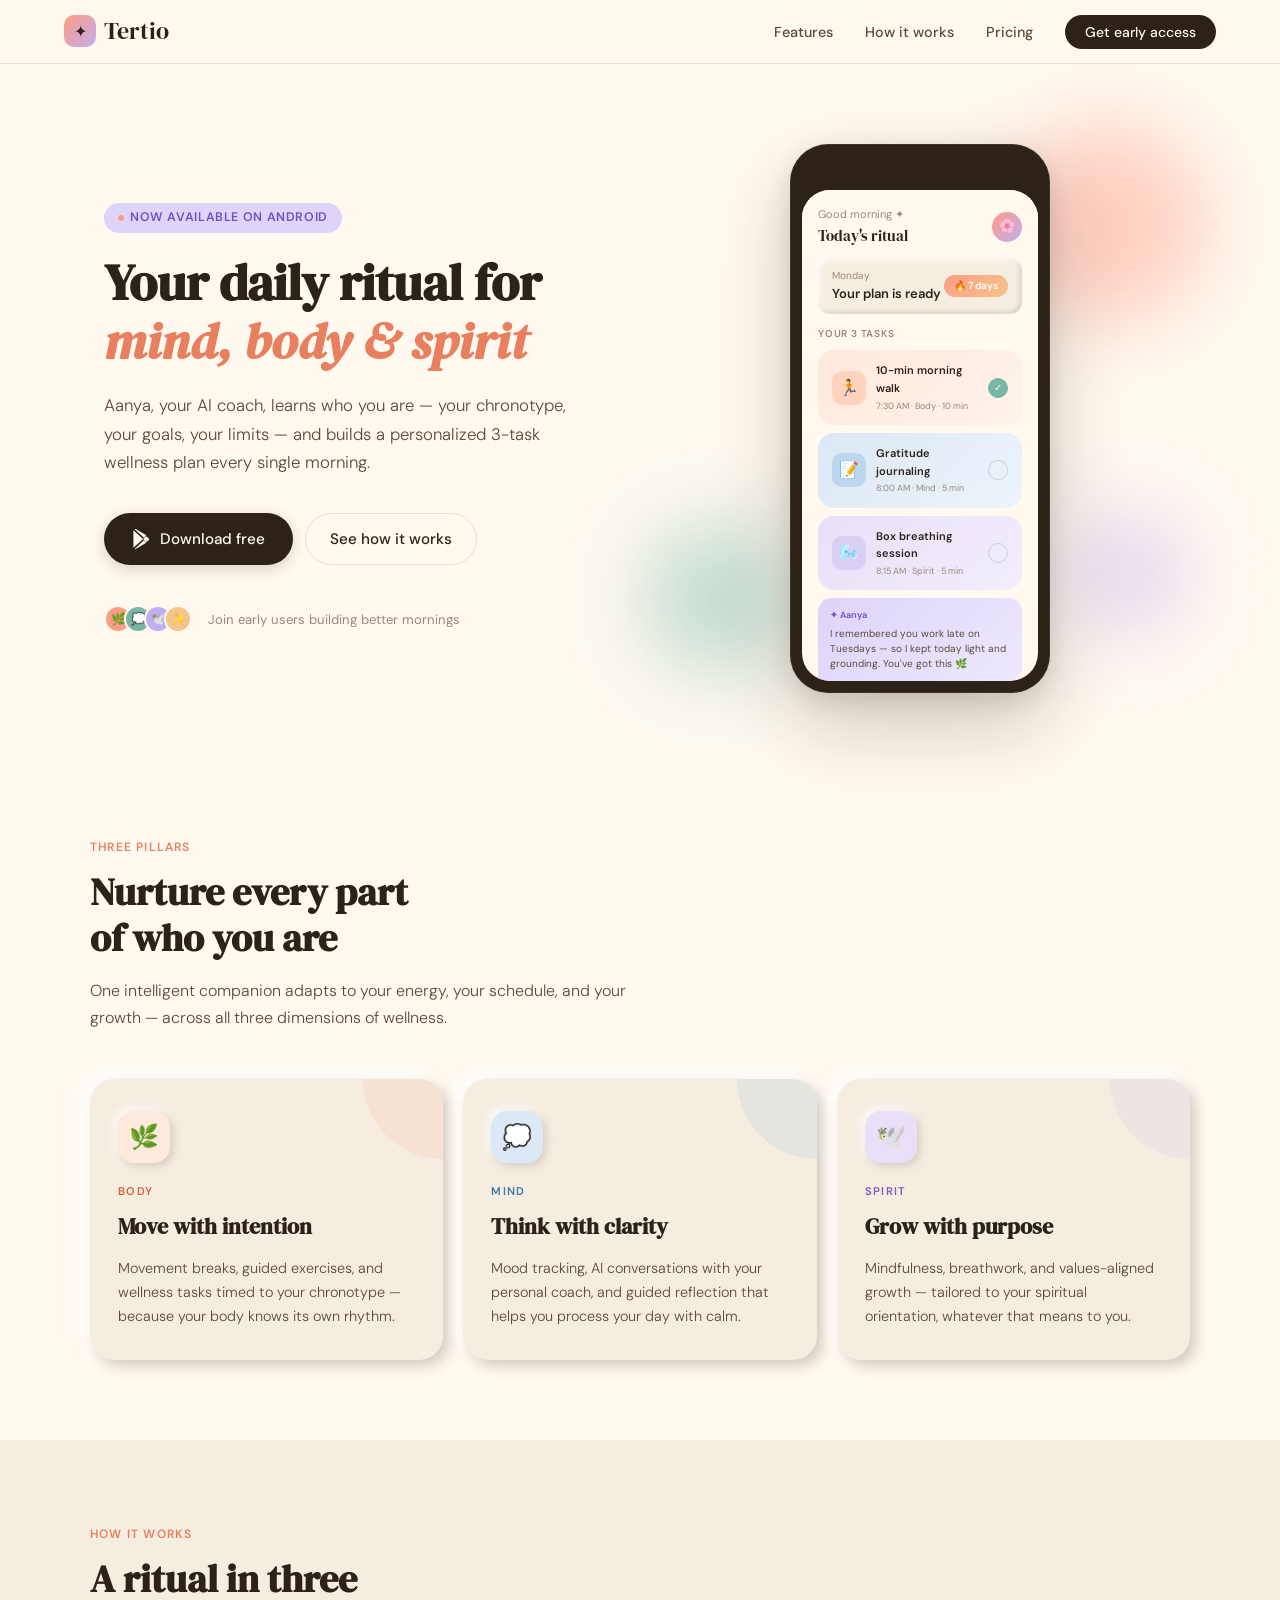
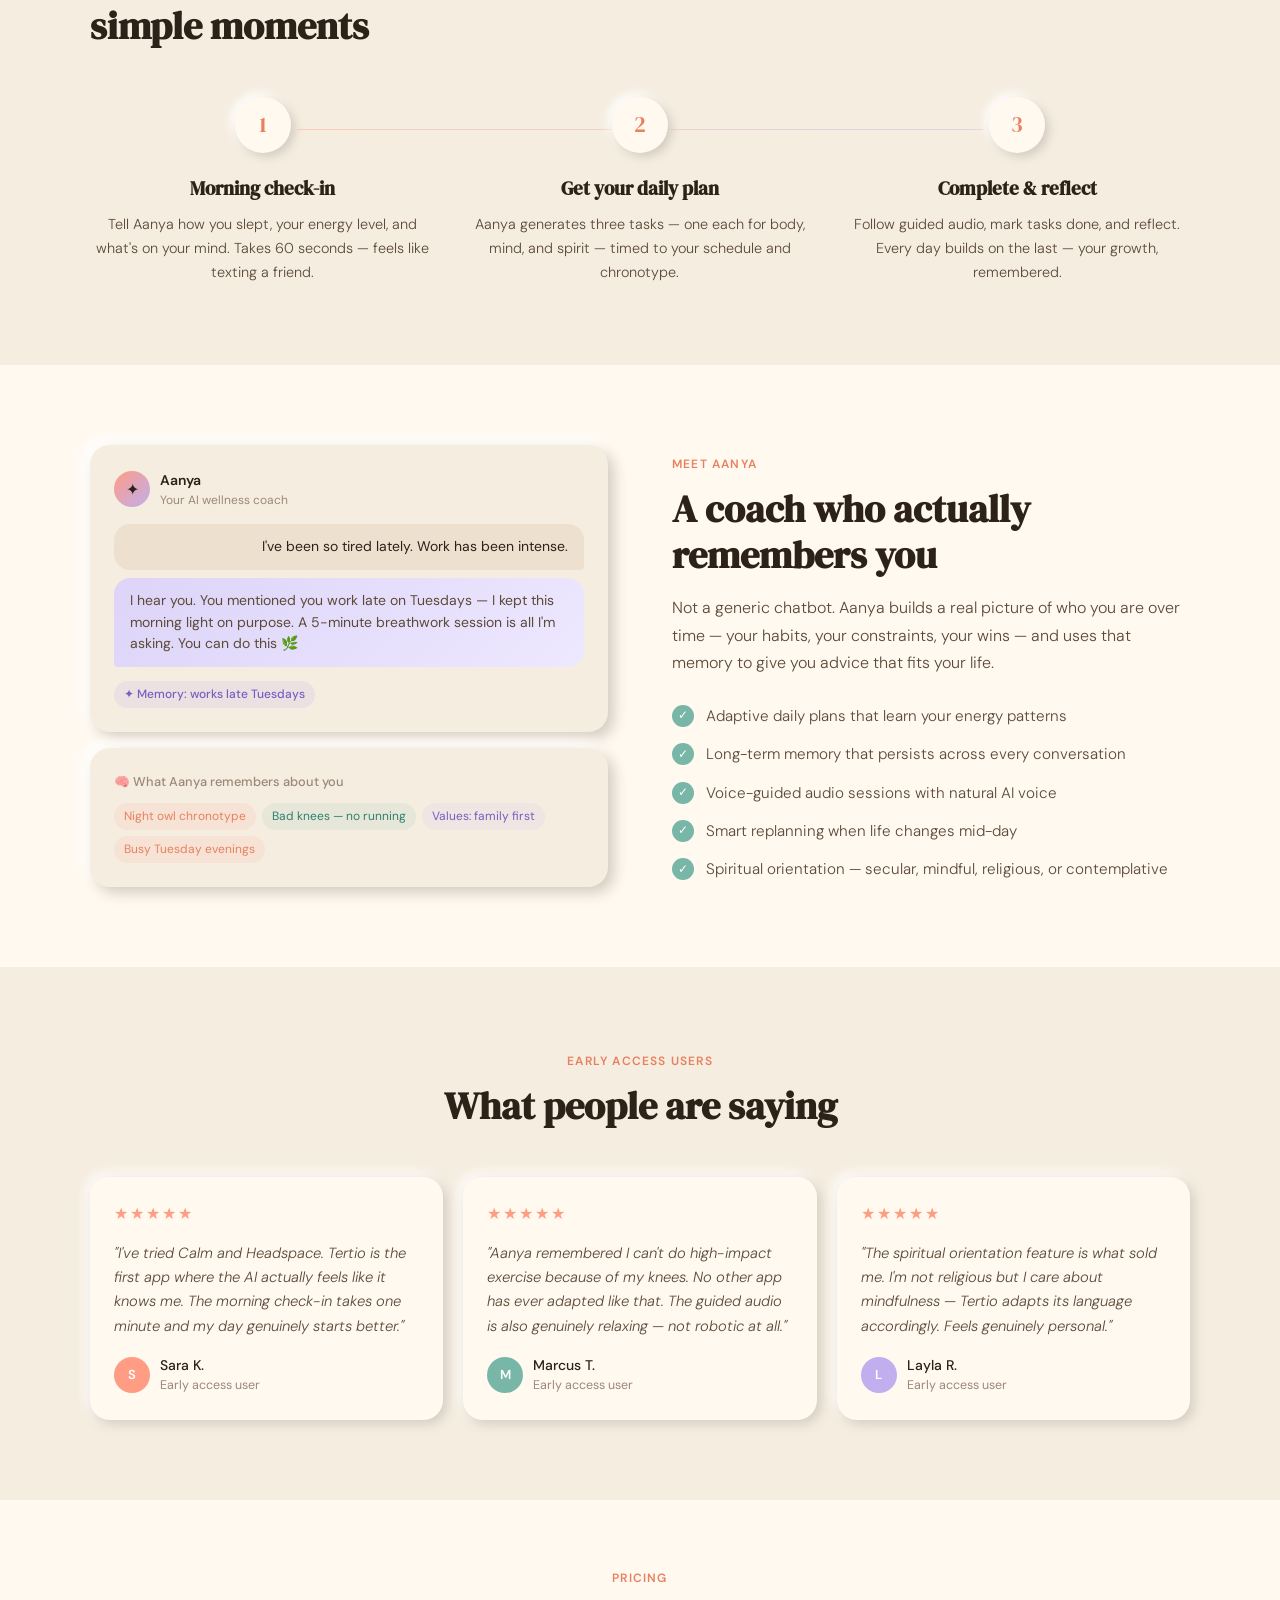
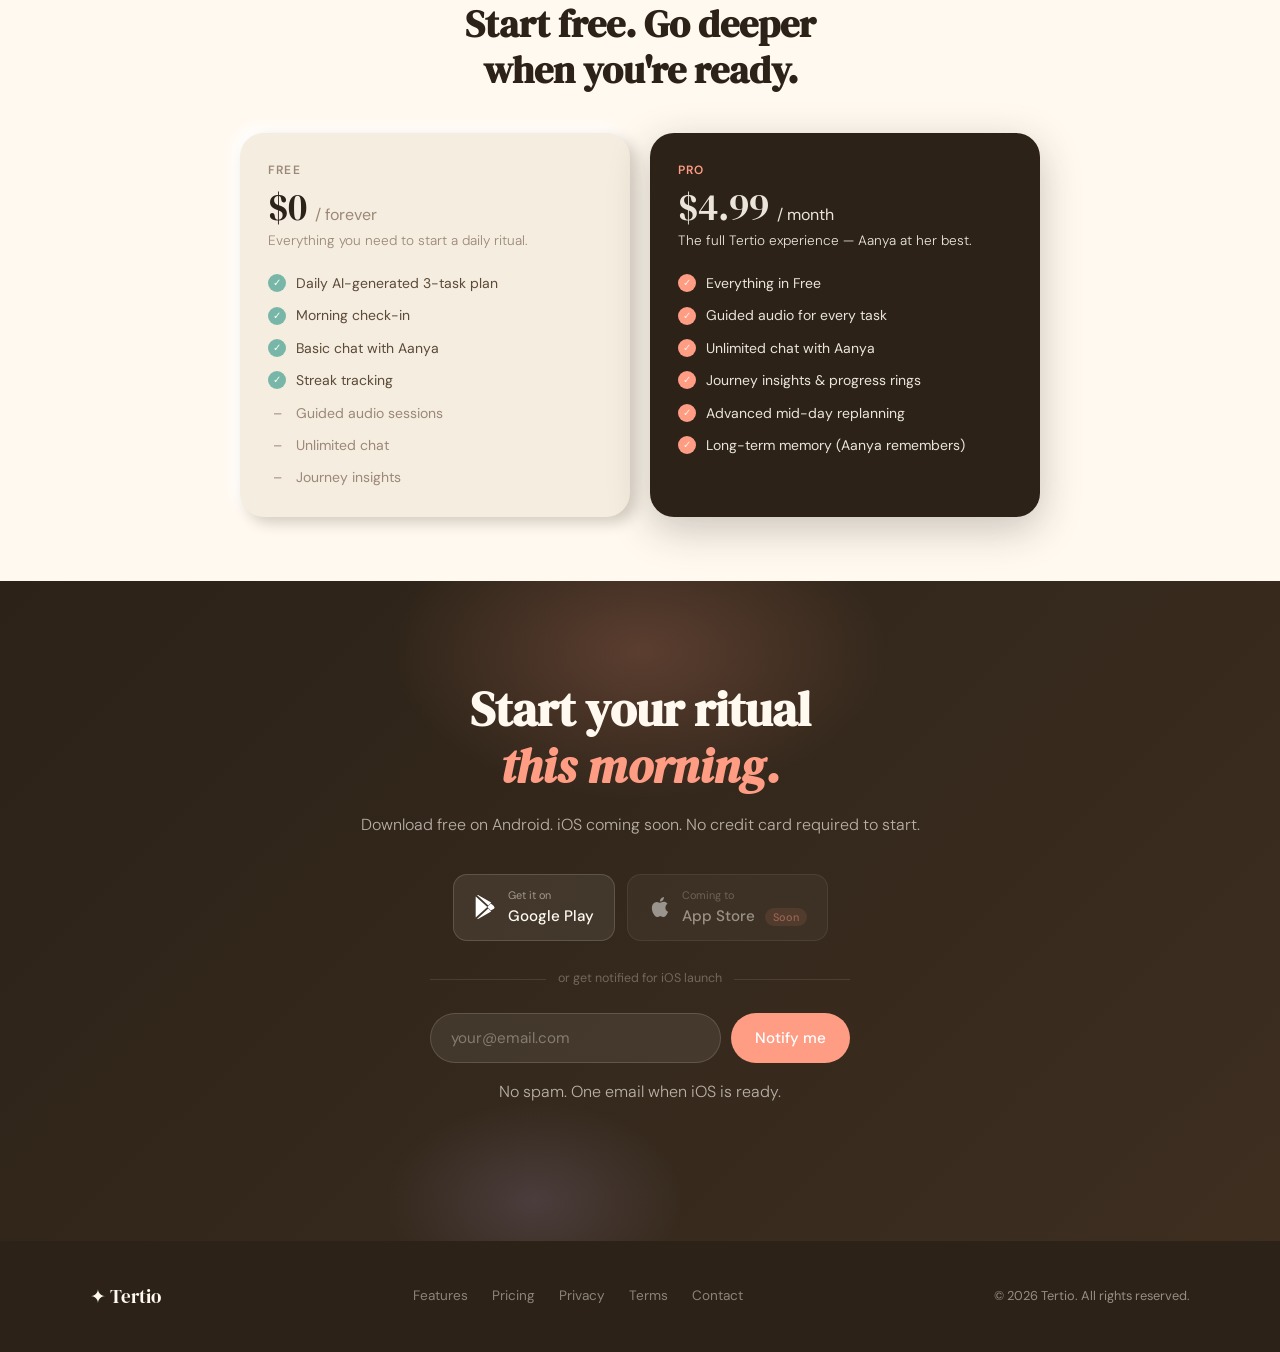
==== commit a4075595: "Redesign website: new brand identity with Aanya coach, pricing section, social proof, iOS waitlist f" ====
--- a/index.html
+++ b/index.html
@@ -3,243 +3,1218 @@
 <head>
   <meta charset="UTF-8" />
   <meta name="viewport" content="width=device-width, initial-scale=1.0" />
+  <meta name="description" content="Tertio is your warm daily wellness ritual. An AI co-pilot that helps you nurture mind, body, and spirit with personalized plans, guided audio sessions, and an AI companion that truly remembers you." />
   <title>Tertio — AI Co-Pilot for Mind, Body & Spirit</title>
-  <meta name="description" content="Tertio is your personal AI wellness coach — daily plans for Body, Mind & Spirit that learn who you are. Free on Google Play." />
-  <link rel="icon" type="image/png" sizes="32x32" href="favicon-32.png" />
-  <link rel="apple-touch-icon" href="apple-touch-icon.png" />
+
   <link rel="preconnect" href="https://fonts.googleapis.com" />
   <link rel="preconnect" href="https://fonts.gstatic.com" crossorigin />
-  <link href="https://fonts.googleapis.com/css2?family=Inter:wght@400;500;600;700&family=Playfair+Display:ital,wght@0,600;0,700;1,600&display=swap" rel="stylesheet" />
-  <link rel="stylesheet" href="styles.css" />
+  <link href="https://fonts.googleapis.com/css2?family=DM+Serif+Display:ital@0;1&family=DM+Sans:wght@300;400;500;600&display=swap" rel="stylesheet" />
+
+  <style>
+    *, *::before, *::after { box-sizing: border-box; margin: 0; padding: 0; }
+
+    :root {
+      --ivory:     #FFF9F0;
+      --ivory-mid: #F5EDE0;
+      --ivory-deep:#EDE0CF;
+      --coral:     #FF9C84;
+      --coral-dark:#E8805F;
+      --sage:      #78B7A7;
+      --sage-light:#A8D4C8;
+      --lavender:  #C0AEEE;
+      --lavender-light:#DDD4F8;
+      --ink:       #2C2218;
+      --ink-mid:   #5C4A38;
+      --ink-muted: #9C8878;
+      --neu-shadow-light: #FFFFFF;
+      --neu-shadow-dark:  #D4CCC0;
+      --body-font: 'DM Sans', sans-serif;
+      --display-font: 'DM Serif Display', serif;
+    }
+
+    html { scroll-behavior: smooth; }
+
+    body {
+      font-family: var(--body-font);
+      background-color: var(--ivory);
+      color: var(--ink);
+      line-height: 1.6;
+      -webkit-font-smoothing: antialiased;
+    }
+
+    /* ── NAV ── */
+    nav {
+      position: sticky;
+      top: 0;
+      z-index: 100;
+      background: rgba(255,249,240,0.85);
+      backdrop-filter: blur(12px);
+      -webkit-backdrop-filter: blur(12px);
+      border-bottom: 1px solid var(--ivory-deep);
+      padding: 0 5vw;
+      height: 64px;
+      display: flex;
+      align-items: center;
+      justify-content: space-between;
+    }
+    .nav-logo {
+      font-family: var(--display-font);
+      font-size: 1.5rem;
+      color: var(--ink);
+      text-decoration: none;
+      display: flex;
+      align-items: center;
+      gap: 8px;
+    }
+    .nav-logo .logo-mark {
+      width: 32px; height: 32px;
+      background: linear-gradient(135deg, var(--coral) 0%, var(--lavender) 100%);
+      border-radius: 10px;
+      display: flex; align-items: center; justify-content: center;
+      font-size: 16px;
+    }
+    .nav-links {
+      display: flex;
+      align-items: center;
+      gap: 2rem;
+      list-style: none;
+    }
+    .nav-links a {
+      font-size: 0.9rem;
+      font-weight: 500;
+      color: var(--ink-mid);
+      text-decoration: none;
+      transition: color 0.2s;
+    }
+    .nav-links a:hover { color: var(--coral-dark); }
+    .nav-cta {
+      background: var(--ink);
+      color: var(--ivory) !important;
+      padding: 8px 20px;
+      border-radius: 100px;
+      font-size: 0.875rem !important;
+      font-weight: 500 !important;
+      transition: background 0.2s, transform 0.15s !important;
+    }
+    .nav-cta:hover { background: var(--coral-dark) !important; color: #fff !important; transform: translateY(-1px); }
+    .nav-hamburger { display: none; cursor: pointer; background: none; border: none; }
+    .nav-hamburger span {
+      display: block; width: 22px; height: 2px;
+      background: var(--ink); margin: 5px 0;
+      border-radius: 2px; transition: 0.3s;
+    }
+
+    /* ── HERO ── */
+    .hero {
+      padding: 80px 5vw 60px;
+      display: grid;
+      grid-template-columns: 1fr 1fr;
+      gap: 48px;
+      align-items: center;
+      max-width: 1200px;
+      margin: 0 auto;
+    }
+    .hero-eyebrow {
+      display: inline-flex;
+      align-items: center;
+      gap: 6px;
+      background: var(--lavender-light);
+      color: #6B52C8;
+      font-size: 0.78rem;
+      font-weight: 600;
+      letter-spacing: 0.05em;
+      text-transform: uppercase;
+      padding: 5px 14px;
+      border-radius: 100px;
+      margin-bottom: 20px;
+    }
+    .hero-eyebrow .dot {
+      width: 6px; height: 6px;
+      background: var(--coral);
+      border-radius: 50%;
+      animation: pulse 2s infinite;
+    }
+    @keyframes pulse {
+      0%, 100% { opacity: 1; transform: scale(1); }
+      50% { opacity: 0.5; transform: scale(0.8); }
+    }
+    .hero h1 {
+      font-family: var(--display-font);
+      font-size: clamp(2.4rem, 4vw, 3.4rem);
+      line-height: 1.15;
+      color: var(--ink);
+      margin-bottom: 20px;
+    }
+    .hero h1 em {
+      font-style: italic;
+      color: var(--coral-dark);
+    }
+    .hero-sub {
+      font-size: 1.05rem;
+      color: var(--ink-mid);
+      line-height: 1.7;
+      margin-bottom: 36px;
+      max-width: 480px;
+      font-weight: 300;
+    }
+    .hero-actions {
+      display: flex;
+      flex-wrap: wrap;
+      gap: 12px;
+      align-items: center;
+      margin-bottom: 40px;
+    }
+    .btn-primary {
+      display: inline-flex;
+      align-items: center;
+      gap: 8px;
+      background: var(--ink);
+      color: var(--ivory);
+      padding: 14px 28px;
+      border-radius: 100px;
+      font-size: 0.95rem;
+      font-weight: 500;
+      text-decoration: none;
+      transition: background 0.2s, transform 0.15s, box-shadow 0.2s;
+      box-shadow: 0 4px 16px rgba(44,34,24,0.18);
+    }
+    .btn-primary:hover { background: var(--coral-dark); transform: translateY(-2px); box-shadow: 0 8px 24px rgba(232,128,95,0.35); }
+    .btn-primary svg { width: 20px; height: 20px; }
+
+    .btn-secondary {
+      display: inline-flex;
+      align-items: center;
+      gap: 8px;
+      background: transparent;
+      color: var(--ink);
+      padding: 13px 24px;
+      border-radius: 100px;
+      border: 1.5px solid var(--ivory-deep);
+      font-size: 0.95rem;
+      font-weight: 500;
+      text-decoration: none;
+      transition: border-color 0.2s, background 0.2s;
+    }
+    .btn-secondary:hover { border-color: var(--coral); background: rgba(255,156,132,0.06); }
+
+    .hero-trust {
+      display: flex;
+      align-items: center;
+      gap: 16px;
+      font-size: 0.82rem;
+      color: var(--ink-muted);
+    }
+    .hero-trust .avatars {
+      display: flex;
+    }
+    .hero-trust .avatars span {
+      width: 28px; height: 28px;
+      border-radius: 50%;
+      border: 2px solid var(--ivory);
+      margin-left: -8px;
+      display: flex; align-items: center; justify-content: center;
+      font-size: 12px;
+    }
+    .hero-trust .avatars span:first-child { margin-left: 0; }
+    .av1 { background: var(--coral); }
+    .av2 { background: var(--sage); }
+    .av3 { background: var(--lavender); }
+    .av4 { background: #F4C48A; }
+
+    /* ── PHONE MOCKUP ── */
+    .hero-visual {
+      display: flex;
+      justify-content: center;
+      align-items: center;
+      position: relative;
+    }
+    .phone-frame {
+      width: 260px;
+      background: var(--ink);
+      border-radius: 38px;
+      padding: 12px;
+      box-shadow:
+        0 32px 80px rgba(44,34,24,0.22),
+        0 8px 24px rgba(44,34,24,0.12),
+        inset 0 0 0 1px rgba(255,255,255,0.08);
+      position: relative;
+      z-index: 2;
+    }
+    .phone-notch {
+      width: 80px; height: 26px;
+      background: var(--ink);
+      border-radius: 0 0 16px 16px;
+      margin: 0 auto 8px;
+      position: relative;
+      z-index: 3;
+    }
+    .phone-screen {
+      background: var(--ivory);
+      border-radius: 28px;
+      overflow: hidden;
+      min-height: 480px;
+      position: relative;
+    }
+    .app-header {
+      background: var(--ivory);
+      padding: 16px 16px 10px;
+      display: flex;
+      justify-content: space-between;
+      align-items: center;
+    }
+    .app-greeting { font-size: 11px; color: var(--ink-muted); }
+    .app-name { font-family: var(--display-font); font-size: 15px; color: var(--ink); }
+    .app-avatar {
+      width: 30px; height: 30px; border-radius: 50%;
+      background: linear-gradient(135deg, var(--coral) 0%, var(--lavender) 100%);
+      display: flex; align-items: center; justify-content: center;
+      font-size: 13px; color: white;
+    }
+    .app-date-pill {
+      margin: 0 16px 12px;
+      background: var(--ivory-mid);
+      border-radius: 12px;
+      padding: 10px 14px;
+      display: flex;
+      justify-content: space-between;
+      align-items: center;
+      box-shadow: inset 2px 2px 5px rgba(255,255,255,0.8), inset -2px -2px 5px var(--neu-shadow-dark);
+    }
+    .date-label { font-size: 10px; color: var(--ink-muted); }
+    .date-val { font-size: 13px; font-weight: 600; color: var(--ink); }
+    .streak-badge {
+      background: linear-gradient(135deg, var(--coral), #F4C48A);
+      color: white;
+      font-size: 10px;
+      font-weight: 600;
+      padding: 3px 10px;
+      border-radius: 100px;
+    }
+    .app-section-label {
+      padding: 0 16px 8px;
+      font-size: 10px;
+      font-weight: 600;
+      letter-spacing: 0.08em;
+      text-transform: uppercase;
+      color: var(--ink-muted);
+    }
+    .task-card {
+      margin: 0 16px 8px;
+      border-radius: 16px;
+      padding: 12px 14px;
+      display: flex;
+      align-items: center;
+      gap: 10px;
+    }
+    .task-card.body-card { background: linear-gradient(135deg, #FFE8DC, #FFF2EC); }
+    .task-card.mind-card { background: linear-gradient(135deg, #DCE8F5, #EDF4FB); }
+    .task-card.spirit-card { background: linear-gradient(135deg, #E8E0F8, #F2EEfC); }
+    .task-icon {
+      width: 34px; height: 34px; border-radius: 10px;
+      display: flex; align-items: center; justify-content: center;
+      font-size: 16px; flex-shrink: 0;
+    }
+    .body-icon { background: rgba(255,176,138,0.4); }
+    .mind-icon { background: rgba(134,182,223,0.4); }
+    .spirit-icon { background: rgba(192,174,238,0.4); }
+    .task-info { flex: 1; min-width: 0; }
+    .task-title { font-size: 11px; font-weight: 600; color: var(--ink); }
+    .task-time { font-size: 9px; color: var(--ink-muted); margin-top: 1px; }
+    .task-check {
+      width: 20px; height: 20px; border-radius: 50%;
+      border: 1.5px solid rgba(44,34,24,0.15);
+      display: flex; align-items: center; justify-content: center;
+      flex-shrink: 0;
+    }
+    .task-check.done { background: var(--sage); border-color: var(--sage); color: white; font-size: 10px; }
+
+    .aanya-bubble {
+      margin: 8px 16px 0;
+      background: linear-gradient(135deg, var(--lavender-light), #EDE8FF);
+      border-radius: 14px 14px 14px 4px;
+      padding: 10px 12px;
+    }
+    .aanya-label { font-size: 9px; font-weight: 600; color: #6B52C8; margin-bottom: 3px; }
+    .aanya-text { font-size: 10px; color: var(--ink-mid); line-height: 1.5; }
+
+    /* floating orbs behind phone */
+    .orb {
+      position: absolute;
+      border-radius: 50%;
+      filter: blur(40px);
+      opacity: 0.45;
+      pointer-events: none;
+    }
+    .orb-coral { width: 200px; height: 200px; background: var(--coral); top: -20px; right: -30px; }
+    .orb-sage  { width: 150px; height: 150px; background: var(--sage);   bottom: 20px; left: -20px; }
+    .orb-lav   { width: 120px; height: 120px; background: var(--lavender); bottom: 60px; right: -10px; }
+
+    /* ── SECTION BASE ── */
+    section { padding: 80px 5vw; }
+    .section-inner { max-width: 1100px; margin: 0 auto; }
+    .section-eyebrow {
+      display: inline-block;
+      font-size: 0.75rem;
+      font-weight: 600;
+      letter-spacing: 0.1em;
+      text-transform: uppercase;
+      color: var(--coral-dark);
+      margin-bottom: 12px;
+    }
+    .section-title {
+      font-family: var(--display-font);
+      font-size: clamp(1.8rem, 3vw, 2.6rem);
+      color: var(--ink);
+      line-height: 1.2;
+      margin-bottom: 16px;
+    }
+    .section-sub {
+      font-size: 1rem;
+      color: var(--ink-mid);
+      max-width: 560px;
+      font-weight: 300;
+      line-height: 1.7;
+    }
+
+    /* ── PILLARS ── */
+    .pillars { background: var(--ivory); }
+    .pillars-grid {
+      display: grid;
+      grid-template-columns: repeat(3, 1fr);
+      gap: 20px;
+      margin-top: 48px;
+    }
+    .pillar-card {
+      background: var(--ivory-mid);
+      border-radius: 24px;
+      padding: 32px 28px;
+      box-shadow:
+        6px 6px 14px var(--neu-shadow-dark),
+        -6px -6px 14px var(--neu-shadow-light);
+      transition: transform 0.2s, box-shadow 0.2s;
+      position: relative;
+      overflow: hidden;
+    }
+    .pillar-card:hover {
+      transform: translateY(-4px);
+      box-shadow: 8px 8px 20px var(--neu-shadow-dark), -8px -8px 20px var(--neu-shadow-light);
+    }
+    .pillar-card::before {
+      content: '';
+      position: absolute;
+      top: 0; right: 0;
+      width: 80px; height: 80px;
+      border-radius: 0 24px 0 80px;
+      opacity: 0.15;
+    }
+    .pillar-card.body::before  { background: var(--coral); }
+    .pillar-card.mind::before  { background: #86B6DF; }
+    .pillar-card.spirit::before { background: var(--lavender); }
+
+    .pillar-icon {
+      width: 52px; height: 52px;
+      border-radius: 16px;
+      display: flex; align-items: center; justify-content: center;
+      font-size: 24px;
+      margin-bottom: 20px;
+      box-shadow: 3px 3px 8px var(--neu-shadow-dark), -3px -3px 8px var(--neu-shadow-light);
+    }
+    .body .pillar-icon  { background: #FFE8DC; }
+    .mind .pillar-icon  { background: #DCE8F5; }
+    .spirit .pillar-icon { background: #E8E0F8; }
+
+    .pillar-label {
+      font-size: 0.7rem;
+      font-weight: 600;
+      letter-spacing: 0.12em;
+      text-transform: uppercase;
+      margin-bottom: 8px;
+    }
+    .body .pillar-label   { color: #D4613A; }
+    .mind .pillar-label   { color: #3A78A8; }
+    .spirit .pillar-label { color: #7B5CC0; }
+
+    .pillar-card h3 {
+      font-family: var(--display-font);
+      font-size: 1.4rem;
+      color: var(--ink);
+      margin-bottom: 12px;
+    }
+    .pillar-card p {
+      font-size: 0.9rem;
+      color: var(--ink-mid);
+      line-height: 1.65;
+      font-weight: 300;
+    }
+
+    /* ── HOW IT WORKS ── */
+    .how { background: var(--ivory-mid); }
+    .steps {
+      display: grid;
+      grid-template-columns: repeat(3, 1fr);
+      gap: 32px;
+      margin-top: 48px;
+      position: relative;
+    }
+    .steps::before {
+      content: '';
+      position: absolute;
+      top: 32px;
+      left: calc(16.66% + 24px);
+      right: calc(16.66% + 24px);
+      height: 1px;
+      background: linear-gradient(90deg, var(--coral), var(--lavender));
+      opacity: 0.4;
+    }
+    .step { text-align: center; position: relative; }
+    .step-num {
+      width: 56px; height: 56px;
+      background: var(--ivory);
+      border-radius: 50%;
+      margin: 0 auto 20px;
+      display: flex; align-items: center; justify-content: center;
+      font-family: var(--display-font);
+      font-size: 1.4rem;
+      color: var(--coral-dark);
+      box-shadow: 4px 4px 10px var(--neu-shadow-dark), -4px -4px 10px var(--neu-shadow-light);
+      position: relative;
+      z-index: 2;
+    }
+    .step h3 {
+      font-family: var(--display-font);
+      font-size: 1.2rem;
+      color: var(--ink);
+      margin-bottom: 10px;
+    }
+    .step p { font-size: 0.9rem; color: var(--ink-mid); line-height: 1.65; font-weight: 300; }
+
+    /* ── AANYA FEATURE ── */
+    .aanya-section { background: var(--ivory); }
+    .aanya-inner {
+      display: grid;
+      grid-template-columns: 1fr 1fr;
+      gap: 64px;
+      align-items: center;
+    }
+    .memory-card {
+      background: var(--ivory-mid);
+      border-radius: 20px;
+      padding: 24px;
+      box-shadow: 6px 6px 14px var(--neu-shadow-dark), -6px -6px 14px var(--neu-shadow-light);
+      margin-bottom: 16px;
+    }
+    .memory-card-header {
+      display: flex;
+      align-items: center;
+      gap: 10px;
+      margin-bottom: 14px;
+    }
+    .memory-avatar {
+      width: 36px; height: 36px; border-radius: 50%;
+      background: linear-gradient(135deg, var(--coral) 0%, var(--lavender) 100%);
+      display: flex; align-items: center; justify-content: center;
+      font-size: 16px;
+    }
+    .memory-name { font-weight: 600; font-size: 0.875rem; color: var(--ink); }
+    .memory-sub  { font-size: 0.75rem; color: var(--ink-muted); }
+    .chat-bubble {
+      border-radius: 16px;
+      padding: 12px 16px;
+      font-size: 0.875rem;
+      line-height: 1.55;
+      margin-bottom: 8px;
+    }
+    .chat-bubble.user { background: var(--ivory-deep); color: var(--ink); border-radius: 16px 16px 4px 16px; text-align: right; }
+    .chat-bubble.aanya { background: linear-gradient(135deg, var(--lavender-light), #EDE8FF); color: var(--ink-mid); border-radius: 16px 16px 16px 4px; }
+    .memory-tag {
+      display: inline-flex;
+      align-items: center;
+      gap: 4px;
+      background: rgba(192,174,238,0.2);
+      color: #7B5CC0;
+      font-size: 0.75rem;
+      font-weight: 500;
+      padding: 4px 10px;
+      border-radius: 100px;
+      margin-top: 6px;
+    }
+    .feature-list { list-style: none; margin-top: 28px; display: flex; flex-direction: column; gap: 14px; }
+    .feature-list li {
+      display: flex;
+      align-items: flex-start;
+      gap: 12px;
+      font-size: 0.95rem;
+      color: var(--ink-mid);
+      font-weight: 300;
+    }
+    .feature-check {
+      width: 22px; height: 22px; border-radius: 50%;
+      background: var(--sage);
+      flex-shrink: 0;
+      display: flex; align-items: center; justify-content: center;
+      color: white;
+      font-size: 12px;
+      margin-top: 1px;
+    }
+
+    /* ── SOCIAL PROOF ── */
+    .proof { background: var(--ivory-mid); }
+    .proof-grid {
+      display: grid;
+      grid-template-columns: repeat(3, 1fr);
+      gap: 20px;
+      margin-top: 48px;
+    }
+    .proof-card {
+      background: var(--ivory);
+      border-radius: 20px;
+      padding: 24px;
+      box-shadow: 4px 4px 12px var(--neu-shadow-dark), -4px -4px 12px var(--neu-shadow-light);
+    }
+    .proof-stars { color: var(--coral); font-size: 1rem; margin-bottom: 14px; letter-spacing: 2px; }
+    .proof-text {
+      font-size: 0.92rem;
+      color: var(--ink-mid);
+      line-height: 1.65;
+      font-style: italic;
+      font-weight: 300;
+      margin-bottom: 16px;
+    }
+    .proof-author { display: flex; align-items: center; gap: 10px; }
+    .proof-initials {
+      width: 36px; height: 36px; border-radius: 50%;
+      display: flex; align-items: center; justify-content: center;
+      font-size: 13px; font-weight: 600; color: white;
+    }
+    .proof-author-name { font-size: 0.875rem; font-weight: 500; color: var(--ink); }
+    .proof-author-sub  { font-size: 0.78rem; color: var(--ink-muted); }
+
+    /* ── PRICING STRIP ── */
+    .pricing-strip {
+      background: var(--ivory);
+      padding: 64px 5vw;
+    }
+    .pricing-inner { max-width: 800px; margin: 0 auto; }
+    .pricing-cards {
+      display: grid;
+      grid-template-columns: 1fr 1fr;
+      gap: 20px;
+      margin-top: 40px;
+    }
+    .pricing-card {
+      background: var(--ivory-mid);
+      border-radius: 24px;
+      padding: 28px;
+      box-shadow: 6px 6px 14px var(--neu-shadow-dark), -6px -6px 14px var(--neu-shadow-light);
+    }
+    .pricing-card.featured {
+      background: var(--ink);
+      box-shadow: 0 12px 40px rgba(44,34,24,0.25);
+    }
+    .pricing-card.featured * { color: rgba(255,249,240,0.9) !important; }
+    .pricing-card.featured .pricing-check { background: var(--coral) !important; }
+    .pricing-tier { font-size: 0.75rem; font-weight: 600; letter-spacing: 0.1em; text-transform: uppercase; color: var(--ink-muted); margin-bottom: 8px; }
+    .pricing-price { font-family: var(--display-font); font-size: 2.4rem; color: var(--ink); line-height: 1; margin-bottom: 4px; }
+    .pricing-price span { font-size: 1rem; font-family: var(--body-font); color: var(--ink-muted); }
+    .pricing-desc { font-size: 0.85rem; color: var(--ink-muted); margin-bottom: 20px; font-weight: 300; }
+    .pricing-features { list-style: none; display: flex; flex-direction: column; gap: 10px; }
+    .pricing-features li { display: flex; align-items: center; gap: 10px; font-size: 0.875rem; color: var(--ink-mid); }
+    .pricing-check {
+      width: 18px; height: 18px; border-radius: 50%;
+      background: var(--sage); flex-shrink: 0;
+      display: flex; align-items: center; justify-content: center;
+      color: white; font-size: 10px;
+    }
+    .pricing-x {
+      width: 18px; height: 18px; flex-shrink: 0;
+      display: flex; align-items: center; justify-content: center;
+      color: var(--ink-muted); font-size: 14px;
+    }
+
+    /* ── WAITLIST ── */
+    .waitlist {
+      background: linear-gradient(135deg, var(--ink) 0%, #3D2E20 100%);
+      padding: 100px 5vw;
+      text-align: center;
+      position: relative;
+      overflow: hidden;
+    }
+    .waitlist::before {
+      content: '';
+      position: absolute;
+      top: -80px; left: 50%;
+      transform: translateX(-50%);
+      width: 500px; height: 300px;
+      background: radial-gradient(ellipse, rgba(255,156,132,0.2) 0%, transparent 70%);
+      pointer-events: none;
+    }
+    .waitlist::after {
+      content: '';
+      position: absolute;
+      bottom: -60px; left: 30%;
+      width: 300px; height: 200px;
+      background: radial-gradient(ellipse, rgba(192,174,238,0.15) 0%, transparent 70%);
+      pointer-events: none;
+    }
+    .waitlist-inner { position: relative; z-index: 1; max-width: 560px; margin: 0 auto; }
+    .waitlist h2 {
+      font-family: var(--display-font);
+      font-size: clamp(2rem, 4vw, 3rem);
+      color: var(--ivory);
+      line-height: 1.2;
+      margin-bottom: 16px;
+    }
+    .waitlist p {
+      font-size: 1rem;
+      color: rgba(255,249,240,0.65);
+      margin-bottom: 36px;
+      font-weight: 300;
+    }
+    .waitlist-form {
+      display: flex;
+      gap: 10px;
+      max-width: 420px;
+      margin: 0 auto 16px;
+    }
+    .waitlist-form input {
+      flex: 1;
+      padding: 14px 20px;
+      border-radius: 100px;
+      border: 1px solid rgba(255,249,240,0.15);
+      background: rgba(255,249,240,0.08);
+      color: var(--ivory);
+      font-size: 0.95rem;
+      font-family: var(--body-font);
+      outline: none;
+      transition: border-color 0.2s;
+    }
+    .waitlist-form input::placeholder { color: rgba(255,249,240,0.35); }
+    .waitlist-form input:focus { border-color: var(--coral); }
+    .waitlist-form button {
+      padding: 14px 24px;
+      background: var(--coral);
+      color: white;
+      border: none;
+      border-radius: 100px;
+      font-size: 0.95rem;
+      font-weight: 500;
+      font-family: var(--body-font);
+      cursor: pointer;
+      transition: background 0.2s, transform 0.15s;
+      white-space: nowrap;
+    }
+    .waitlist-form button:hover { background: var(--coral-dark); transform: translateY(-1px); }
+    .waitlist-note { font-size: 0.8rem; color: rgba(255,249,240,0.4); }
+    .waitlist-divider {
+      display: flex;
+      align-items: center;
+      gap: 12px;
+      max-width: 420px;
+      margin: 24px auto;
+    }
+    .waitlist-divider::before, .waitlist-divider::after {
+      content: '';
+      flex: 1;
+      height: 1px;
+      background: rgba(255,249,240,0.1);
+    }
+    .waitlist-divider span { font-size: 0.78rem; color: rgba(255,249,240,0.3); }
+    .store-badges {
+      display: flex;
+      gap: 12px;
+      justify-content: center;
+      flex-wrap: wrap;
+    }
+    .store-badge {
+      display: inline-flex;
+      align-items: center;
+      gap: 10px;
+      background: rgba(255,249,240,0.08);
+      border: 1px solid rgba(255,249,240,0.15);
+      border-radius: 14px;
+      padding: 12px 20px;
+      text-decoration: none;
+      color: var(--ivory);
+      transition: background 0.2s, border-color 0.2s;
+    }
+    .store-badge:hover { background: rgba(255,249,240,0.14); border-color: rgba(255,249,240,0.3); }
+    .store-badge svg { width: 24px; height: 24px; }
+    .store-badge-text { text-align: left; }
+    .store-badge-sub  { font-size: 0.68rem; color: rgba(255,249,240,0.5); display: block; }
+    .store-badge-name { font-size: 0.95rem; font-weight: 500; display: block; }
+    .badge-soon {
+      font-size: 0.68rem;
+      background: rgba(255,156,132,0.2);
+      color: var(--coral);
+      padding: 2px 8px;
+      border-radius: 100px;
+      margin-left: 6px;
+    }
+
+    /* ── FOOTER ── */
+    footer {
+      background: var(--ink);
+      color: rgba(255,249,240,0.5);
+      padding: 40px 5vw;
+    }
+    .footer-inner {
+      max-width: 1100px;
+      margin: 0 auto;
+      display: flex;
+      justify-content: space-between;
+      align-items: center;
+      flex-wrap: wrap;
+      gap: 16px;
+    }
+    .footer-logo {
+      font-family: var(--display-font);
+      font-size: 1.2rem;
+      color: var(--ivory);
+      text-decoration: none;
+    }
+    .footer-links { display: flex; gap: 24px; flex-wrap: wrap; }
+    .footer-links a { font-size: 0.85rem; color: rgba(255,249,240,0.45); text-decoration: none; transition: color 0.2s; }
+    .footer-links a:hover { color: var(--coral); }
+    .footer-copy { font-size: 0.8rem; }
+
+    /* ── SUCCESS STATE ── */
+    .waitlist-success {
+      display: none;
+      background: rgba(120,183,167,0.15);
+      border: 1px solid rgba(120,183,167,0.3);
+      border-radius: 14px;
+      padding: 14px 20px;
+      color: var(--sage-light);
+      font-size: 0.9rem;
+      max-width: 420px;
+      margin: 0 auto 16px;
+    }
+
+    /* ── RESPONSIVE ── */
+    @media (max-width: 900px) {
+      .hero { grid-template-columns: 1fr; text-align: center; padding: 48px 5vw 40px; }
+      .hero-sub { margin-left: auto; margin-right: auto; }
+      .hero-actions { justify-content: center; }
+      .hero-trust { justify-content: center; }
+      .hero-visual { order: -1; }
+      .phone-frame { width: 220px; }
+      .phone-screen { min-height: 400px; }
+      .pillars-grid { grid-template-columns: 1fr; }
+      .steps { grid-template-columns: 1fr; }
+      .steps::before { display: none; }
+      .aanya-inner { grid-template-columns: 1fr; }
+      .proof-grid { grid-template-columns: 1fr; }
+      .pricing-cards { grid-template-columns: 1fr; }
+      .nav-links { display: none; }
+      .nav-hamburger { display: block; }
+      .waitlist-form { flex-direction: column; border-radius: 20px; }
+      .waitlist-form input { border-radius: 100px; }
+      .waitlist-form button { border-radius: 100px; }
+    }
+
+    @media (max-width: 600px) {
+      .hero h1 { font-size: 2rem; }
+      .section-title { font-size: 1.7rem; }
+      section { padding: 60px 5vw; }
+    }
+
+    @media (prefers-reduced-motion: reduce) {
+      *, ::before, ::after { animation-duration: 0.01ms !important; transition-duration: 0.01ms !important; }
+    }
+
+    /* ── SCROLL REVEAL ── */
+    .reveal { opacity: 0; transform: translateY(24px); transition: opacity 0.6s ease, transform 0.6s ease; }
+    .reveal.visible { opacity: 1; transform: translateY(0); }
+    .reveal-delay-1 { transition-delay: 0.1s; }
+    .reveal-delay-2 { transition-delay: 0.2s; }
+    .reveal-delay-3 { transition-delay: 0.3s; }
+  </style>
 </head>
+
 <body>
 
-  <!-- Navigation -->
-  <nav class="nav" id="nav">
-    <div class="nav__inner container">
-      <a href="#" class="nav__logo">
-        <span class="nav__logo-icon">✦</span>
-        <span>Tertio</span>
-      </a>
-      <div class="nav__links">
-        <a href="#features" class="nav__link">Features</a>
-        <a href="#how-it-works" class="nav__link">How It Works</a>
-        <a href="#download" class="nav__link nav__link--cta">Download</a>
-      </div>
-      <button class="nav__toggle" aria-label="Menu">
-        <span></span><span></span><span></span>
-      </button>
-    </div>
+  <!-- NAV -->
+  <nav>
+    <a href="#" class="nav-logo">
+      <div class="logo-mark">✦</div>
+      Tertio
+    </a>
+    <ul class="nav-links">
+      <li><a href="#features">Features</a></li>
+      <li><a href="#how-it-works">How it works</a></li>
+      <li><a href="#pricing">Pricing</a></li>
+      <li><a href="#waitlist" class="nav-cta">Get early access</a></li>
+    </ul>
+    <button class="nav-hamburger" aria-label="Open menu" onclick="document.querySelector('.nav-links').style.display = document.querySelector('.nav-links').style.display === 'flex' ? 'none' : 'flex'">
+      <span></span><span></span><span></span>
+    </button>
   </nav>
 
-  <!-- Hero -->
-  <section class="hero">
-    <div class="hero__bg"></div>
-    <div class="hero__bg-shape hero__bg-shape--1"></div>
-    <div class="hero__bg-shape hero__bg-shape--2"></div>
-    <div class="container">
-      <div class="hero__content">
-        <span class="hero__badge">Now Available on Google Play</span>
-        <h1 class="hero__title">
-          Your AI Co-Pilot for<br />
-          <span class="hero__title-accent">Mind, Body & Spirit</span>
-        </h1>
-        <p class="hero__subtitle">
-          A warm daily wellness ritual that learns who you are — and helps you
-          become who you want to be. Personalized plans, guided audio sessions,
-          and an AI companion that truly listens.
-          Free to download · Pro unlocks guided audio, unlimited coaching &amp; full insights · $4.99/mo or $29.99/yr
+  <!-- HERO -->
+  <section style="padding: 0;">
+    <div class="hero">
+      <div class="hero-content">
+        <div class="hero-eyebrow">
+          <span class="dot"></span>
+          Now available on Android
+        </div>
+        <h1>Your daily ritual for<br /><em>mind, body & spirit</em></h1>
+        <p class="hero-sub">
+          Aanya, your AI coach, learns who you are — your chronotype, your goals, your limits — and builds a personalized 3-task wellness plan every single morning.
         </p>
-        <div class="hero__actions">
-          <a href="https://play.google.com/store/apps/details?id=com.synetexlabs.tertio" class="btn btn--primary" target="_blank" rel="noopener">Download Free on Google Play</a>
-          <a href="#features" class="btn btn--ghost">Explore Features</a>
-        </div>
-        <div class="hero__stores">
-          <a href="https://play.google.com/store/apps/details?id=com.synetexlabs.tertio" class="store-badge store-badge--google" target="_blank" rel="noopener">Google Play</a>
-          <span class="hero__stores-label">iOS coming soon</span>
-        </div>
-      </div>
-      <div class="hero__visual">
-        <div class="hero__phone">
-          <div class="hero__phone-screen">
-            <img
-              src="tertio_banner.png"
-              alt="Tertio app preview"
-              class="hero__banner"
-            />
+        <div class="hero-actions">
+          <a href="https://play.google.com/store/apps/details?id=com.synetexlabs.tertio" class="btn-primary" target="_blank" rel="noopener">
+            <svg viewBox="0 0 24 24" fill="currentColor"><path d="M3.18 23.85c.39.22.84.22 1.24.01l12.76-7.37-2.9-2.9L3.18 23.85zm-1.5-1.44V1.59L13.34 12 1.68 22.41zm18.18-11.5L16.8 8.55l-3.46 3.45 3.46 3.46 3.1-1.79c.88-.51.88-1.72-.04-2.22zM4.42.14c-.4-.21-.85-.22-1.24.01l11.1 10.4L17.18 7.6 4.42.14z"/></svg>
+            Download free
+          </a>
+          <a href="#features" class="btn-secondary">See how it works</a>
+        </div>
+        <div class="hero-trust">
+          <div class="avatars">
+            <span class="av1">🌿</span>
+            <span class="av2">💭</span>
+            <span class="av3">🕊️</span>
+            <span class="av4">✨</span>
+          </div>
+          <span>Join early users building better mornings</span>
+        </div>
+      </div>
+
+      <div class="hero-visual">
+        <div class="orb orb-coral"></div>
+        <div class="orb orb-sage"></div>
+        <div class="orb orb-lav"></div>
+
+        <div class="phone-frame">
+          <div class="phone-notch"></div>
+          <div class="phone-screen">
+            <div class="app-header">
+              <div>
+                <div class="app-greeting">Good morning ✦</div>
+                <div class="app-name">Today's ritual</div>
+              </div>
+              <div class="app-avatar">🌸</div>
+            </div>
+
+            <div class="app-date-pill">
+              <div>
+                <div class="date-label">Monday</div>
+                <div class="date-val">Your plan is ready</div>
+              </div>
+              <div class="streak-badge">🔥 7 days</div>
+            </div>
+
+            <div class="app-section-label">Your 3 tasks</div>
+
+            <div class="task-card body-card">
+              <div class="task-icon body-icon">🏃</div>
+              <div class="task-info">
+                <div class="task-title">10-min morning walk</div>
+                <div class="task-time">7:30 AM · Body · 10 min</div>
+              </div>
+              <div class="task-check done">✓</div>
+            </div>
+
+            <div class="task-card mind-card">
+              <div class="task-icon mind-icon">📝</div>
+              <div class="task-info">
+                <div class="task-title">Gratitude journaling</div>
+                <div class="task-time">8:00 AM · Mind · 5 min</div>
+              </div>
+              <div class="task-check"></div>
+            </div>
+
+            <div class="task-card spirit-card">
+              <div class="task-icon spirit-icon">🌬️</div>
+              <div class="task-info">
+                <div class="task-title">Box breathing session</div>
+                <div class="task-time">8:15 AM · Spirit · 5 min</div>
+              </div>
+              <div class="task-check"></div>
+            </div>
+
+            <div class="aanya-bubble">
+              <div class="aanya-label">✦ Aanya</div>
+              <div class="aanya-text">I remembered you work late on Tuesdays — so I kept today light and grounding. You've got this 🌿</div>
+            </div>
           </div>
         </div>
       </div>
     </div>
   </section>
 
-  <!-- Features -->
-  <section class="features" id="features">
-    <div class="container">
-      <div class="section-header">
-        <h2 class="section-header__title">Nurture Every Part of You</h2>
-        <p class="section-header__subtitle">
-          Three interconnected pillars, one intelligent companion that adapts
-          to your energy, schedule, and growth.
-        </p>
-      </div>
-      <div class="features__grid">
-        <article class="feature-card feature-card--body">
-          <div class="feature-card__icon">🌿</div>
-          <h3 class="feature-card__title">Body</h3>
-          <p class="feature-card__desc">
-            Movement breaks, guided exercises, and wellness tasks timed to
-            your chronotype — because your body knows its own rhythm.
-          </p>
-        </article>
-        <article class="feature-card feature-card--mind">
-          <div class="feature-card__icon">💭</div>
-          <h3 class="feature-card__title">Mind</h3>
-          <p class="feature-card__desc">
-            Mood tracking, AI conversations with your personal coach, and guided
-            reflection that helps you process your day with clarity.
-          </p>
-        </article>
-        <article class="feature-card feature-card--spirit">
-          <div class="feature-card__icon">🕊️</div>
-          <h3 class="feature-card__title">Spirit</h3>
-          <p class="feature-card__desc">
-            Mindfulness practices, breathwork, and values-aligned growth —
-            tailored to your spiritual orientation, whatever that means to you.
-          </p>
-        </article>
-      </div>
-      <div class="features__spotlight">
-        <div class="spotlight-card">
-          <div class="spotlight-card__content">
-            <span class="spotlight-card__tag">AI Companion</span>
-            <h3 class="spotlight-card__title">Meet Your Personal AI Coach</h3>
-            <p class="spotlight-card__desc">
-              Not a chatbot — a companion. Your coach learns your habits, remembers
-              your journey, and speaks with genuine warmth. Voice-guided sessions,
-              intelligent check-ins, and conversations that feel human.
-            </p>
-            <ul class="spotlight-card__list">
-              <li>Adaptive daily plans that learn your energy patterns</li>
-              <li>Voice-guided audio sessions with natural TTS</li>
-              <li>Long-term memory that actually remembers who you are</li>
-              <li>Smart replanning when life changes mid-day</li>
-            </ul>
-          </div>
-          <div class="spotlight-card__visual">
-            <div class="spotlight-orb"></div>
-          </div>
+  <!-- PILLARS -->
+  <section id="features" class="pillars">
+    <div class="section-inner">
+      <div class="reveal">
+        <span class="section-eyebrow">Three pillars</span>
+        <h2 class="section-title">Nurture every part<br />of who you are</h2>
+        <p class="section-sub">One intelligent companion adapts to your energy, your schedule, and your growth — across all three dimensions of wellness.</p>
+      </div>
+
+      <div class="pillars-grid">
+        <div class="pillar-card body reveal reveal-delay-1">
+          <div class="pillar-icon">🌿</div>
+          <div class="pillar-label">Body</div>
+          <h3>Move with intention</h3>
+          <p>Movement breaks, guided exercises, and wellness tasks timed to your chronotype — because your body knows its own rhythm.</p>
+        </div>
+        <div class="pillar-card mind reveal reveal-delay-2">
+          <div class="pillar-icon">💭</div>
+          <div class="pillar-label">Mind</div>
+          <h3>Think with clarity</h3>
+          <p>Mood tracking, AI conversations with your personal coach, and guided reflection that helps you process your day with calm.</p>
+        </div>
+        <div class="pillar-card spirit reveal reveal-delay-3">
+          <div class="pillar-icon">🕊️</div>
+          <div class="pillar-label">Spirit</div>
+          <h3>Grow with purpose</h3>
+          <p>Mindfulness, breathwork, and values-aligned growth — tailored to your spiritual orientation, whatever that means to you.</p>
         </div>
       </div>
     </div>
   </section>
 
-  <!-- How It Works -->
-  <section class="how-it-works" id="how-it-works">
-    <div class="container">
-      <div class="section-header">
-        <h2 class="section-header__title">A Ritual That Fits Your Life</h2>
-        <p class="section-header__subtitle">
-          Three simple steps to start each day with intention — no willpower required.
-        </p>
+  <!-- HOW IT WORKS -->
+  <section id="how-it-works" class="how">
+    <div class="section-inner">
+      <div class="reveal">
+        <span class="section-eyebrow">How it works</span>
+        <h2 class="section-title">A ritual in three<br />simple moments</h2>
       </div>
       <div class="steps">
-        <div class="step">
-          <div class="step__number">01</div>
-          <div class="step__content">
-            <h3 class="step__title">Morning Check-In</h3>
-            <p class="step__desc">
-              Tell Tertio how you slept, your energy level, and what's on your
-              mind. Takes 60 seconds — feels like texting a friend.
-            </p>
-          </div>
-        </div>
-        <div class="step">
-          <div class="step__number">02</div>
-          <div class="step__content">
-            <h3 class="step__title">Get Your Daily Plan</h3>
-            <p class="step__desc">
-              AI generates three personalized tasks — one for body, mind, and
-              spirit — timed perfectly around your schedule and chronotype.
-            </p>
-          </div>
-        </div>
-        <div class="step">
-          <div class="step__number">03</div>
-          <div class="step__content">
-            <h3 class="step__title">Complete & Reflect</h3>
-            <p class="step__desc">
-              Follow guided audio sessions, mark tasks complete, and reflect
-              with Tertio. Every day builds on the last — your growth, remembered.
-            </p>
-          </div>
+        <div class="step reveal reveal-delay-1">
+          <div class="step-num">1</div>
+          <h3>Morning check-in</h3>
+          <p>Tell Aanya how you slept, your energy level, and what's on your mind. Takes 60 seconds — feels like texting a friend.</p>
+        </div>
+        <div class="step reveal reveal-delay-2">
+          <div class="step-num">2</div>
+          <h3>Get your daily plan</h3>
+          <p>Aanya generates three tasks — one each for body, mind, and spirit — timed to your schedule and chronotype.</p>
+        </div>
+        <div class="step reveal reveal-delay-3">
+          <div class="step-num">3</div>
+          <h3>Complete & reflect</h3>
+          <p>Follow guided audio, mark tasks done, and reflect. Every day builds on the last — your growth, remembered.</p>
         </div>
       </div>
     </div>
   </section>
 
-  <!-- Download -->
-  <section class="waitlist" id="download">
-    <div class="container">
-      <div class="waitlist__card">
-        <div class="waitlist__content">
-          <h2 class="waitlist__title">Start Your Daily Reset</h2>
-          <p class="waitlist__desc">
-            Free to download. No account required to begin.
-          </p>
-          <a
-            href="https://play.google.com/store/apps/details?id=com.synetexlabs.tertio"
-            class="btn btn--primary waitlist__btn"
-            target="_blank"
-            rel="noopener"
-          >
-            Download on Google Play
-          </a>
-          <p class="waitlist__footnote">
-            iOS coming soon — <a href="mailto:hello@tertio.app">get notified</a>
-          </p>
-          <p class="waitlist__footnote">
-            Free to start · Pro from $4.99/month · Cancel anytime
-          </p>
+  <!-- AANYA FEATURE -->
+  <section class="aanya-section">
+    <div class="section-inner">
+      <div class="aanya-inner">
+        <div class="reveal">
+          <div class="memory-card">
+            <div class="memory-card-header">
+              <div class="memory-avatar">✦</div>
+              <div>
+                <div class="memory-name">Aanya</div>
+                <div class="memory-sub">Your AI wellness coach</div>
+              </div>
+            </div>
+            <div class="chat-bubble user">I've been so tired lately. Work has been intense.</div>
+            <div class="chat-bubble aanya">I hear you. You mentioned you work late on Tuesdays — I kept this morning light on purpose. A 5-minute breathwork session is all I'm asking. You can do this 🌿</div>
+            <div class="memory-tag">✦ Memory: works late Tuesdays</div>
+          </div>
+          <div class="memory-card" style="margin-bottom: 0;">
+            <div style="font-size: 0.8rem; color: var(--ink-muted); margin-bottom: 10px; font-weight: 500;">🧠 What Aanya remembers about you</div>
+            <div style="display: flex; flex-wrap: wrap; gap: 6px;">
+              <span style="background: rgba(255,156,132,0.12); color: var(--coral-dark); font-size: 0.75rem; padding: 4px 10px; border-radius: 100px;">Night owl chronotype</span>
+              <span style="background: rgba(120,183,167,0.12); color: #2D8070; font-size: 0.75rem; padding: 4px 10px; border-radius: 100px;">Bad knees — no running</span>
+              <span style="background: rgba(192,174,238,0.12); color: #7B5CC0; font-size: 0.75rem; padding: 4px 10px; border-radius: 100px;">Values: family first</span>
+              <span style="background: rgba(255,156,132,0.12); color: var(--coral-dark); font-size: 0.75rem; padding: 4px 10px; border-radius: 100px;">Busy Tuesday evenings</span>
+            </div>
+          </div>
+        </div>
+
+        <div class="reveal reveal-delay-1">
+          <span class="section-eyebrow">Meet Aanya</span>
+          <h2 class="section-title">A coach who actually<br />remembers you</h2>
+          <p class="section-sub">Not a generic chatbot. Aanya builds a real picture of who you are over time — your habits, your constraints, your wins — and uses that memory to give you advice that fits your life.</p>
+          <ul class="feature-list">
+            <li><span class="feature-check">✓</span>Adaptive daily plans that learn your energy patterns</li>
+            <li><span class="feature-check">✓</span>Long-term memory that persists across every conversation</li>
+            <li><span class="feature-check">✓</span>Voice-guided audio sessions with natural AI voice</li>
+            <li><span class="feature-check">✓</span>Smart replanning when life changes mid-day</li>
+            <li><span class="feature-check">✓</span>Spiritual orientation — secular, mindful, religious, or contemplative</li>
+          </ul>
         </div>
       </div>
     </div>
   </section>
 
-  <!-- Footer -->
-  <footer class="footer">
-    <div class="container">
-      <div class="footer__inner">
-        <div class="footer__brand">
-          <span class="footer__logo">✦ Tertio</span>
-          <p class="footer__tagline">Your AI co-pilot for mind, body & spirit.</p>
-        </div>
-        <div class="footer__links">
-          <div class="footer__col">
-            <h4 class="footer__col-title">App</h4>
-            <a href="#download" class="footer__link">Download</a>
-            <a href="#features" class="footer__link">Features</a>
-            <a href="#how-it-works" class="footer__link">How It Works</a>
+  <!-- SOCIAL PROOF -->
+  <section class="proof">
+    <div class="section-inner">
+      <div class="reveal" style="text-align: center; margin-bottom: 0;">
+        <span class="section-eyebrow">Early access users</span>
+        <h2 class="section-title">What people are saying</h2>
+      </div>
+      <div class="proof-grid">
+        <div class="proof-card reveal reveal-delay-1">
+          <div class="proof-stars">★★★★★</div>
+          <p class="proof-text">"I've tried Calm and Headspace. Tertio is the first app where the AI actually feels like it knows me. The morning check-in takes one minute and my day genuinely starts better."</p>
+          <div class="proof-author">
+            <div class="proof-initials" style="background: var(--coral);">S</div>
+            <div>
+              <div class="proof-author-name">Sara K.</div>
+              <div class="proof-author-sub">Early access user</div>
+            </div>
           </div>
-          <div class="footer__col">
-            <h4 class="footer__col-title">Connect</h4>
-            <span class="footer__link">Twitter</span>
-            <span class="footer__link">Instagram</span>
-            <a href="mailto:hello@tertio.app" class="footer__link">Contact</a>
+        </div>
+        <div class="proof-card reveal reveal-delay-2">
+          <div class="proof-stars">★★★★★</div>
+          <p class="proof-text">"Aanya remembered I can't do high-impact exercise because of my knees. No other app has ever adapted like that. The guided audio is also genuinely relaxing — not robotic at all."</p>
+          <div class="proof-author">
+            <div class="proof-initials" style="background: var(--sage);">M</div>
+            <div>
+              <div class="proof-author-name">Marcus T.</div>
+              <div class="proof-author-sub">Early access user</div>
+            </div>
           </div>
-          <div class="footer__col">
-            <h4 class="footer__col-title">Legal</h4>
-            <a href="privacy.html" class="footer__link">Privacy Policy</a>
-            <a href="privacy.html" class="footer__link">Terms of Service</a>
+        </div>
+        <div class="proof-card reveal reveal-delay-3">
+          <div class="proof-stars">★★★★★</div>
+          <p class="proof-text">"The spiritual orientation feature is what sold me. I'm not religious but I care about mindfulness — Tertio adapts its language accordingly. Feels genuinely personal."</p>
+          <div class="proof-author">
+            <div class="proof-initials" style="background: var(--lavender);">L</div>
+            <div>
+              <div class="proof-author-name">Layla R.</div>
+              <div class="proof-author-sub">Early access user</div>
+            </div>
           </div>
         </div>
       </div>
-      <div class="footer__bottom">
-        <p>&copy; 2026 Tertio. All rights reserved.</p>
-      </div>
+    </div>
+  </section>
+
+  <!-- PRICING -->
+  <section id="pricing" class="pricing-strip">
+    <div class="pricing-inner">
+      <div class="reveal" style="text-align: center;">
+        <span class="section-eyebrow">Pricing</span>
+        <h2 class="section-title">Start free. Go deeper<br />when you're ready.</h2>
+      </div>
+      <div class="pricing-cards">
+        <div class="pricing-card reveal reveal-delay-1">
+          <div class="pricing-tier">Free</div>
+          <div class="pricing-price">$0 <span>/ forever</span></div>
+          <div class="pricing-desc">Everything you need to start a daily ritual.</div>
+          <ul class="pricing-features">
+            <li><span class="pricing-check">✓</span> Daily AI-generated 3-task plan</li>
+            <li><span class="pricing-check">✓</span> Morning check-in</li>
+            <li><span class="pricing-check">✓</span> Basic chat with Aanya</li>
+            <li><span class="pricing-check">✓</span> Streak tracking</li>
+            <li><span class="pricing-x">–</span> <span style="color: var(--ink-muted);">Guided audio sessions</span></li>
+            <li><span class="pricing-x">–</span> <span style="color: var(--ink-muted);">Unlimited chat</span></li>
+            <li><span class="pricing-x">–</span> <span style="color: var(--ink-muted);">Journey insights</span></li>
+          </ul>
+        </div>
+        <div class="pricing-card featured reveal reveal-delay-2">
+          <div class="pricing-tier" style="color: var(--coral) !important;">Pro</div>
+          <div class="pricing-price">$4.99 <span>/ month</span></div>
+          <div class="pricing-desc">The full Tertio experience — Aanya at her best.</div>
+          <ul class="pricing-features">
+            <li><span class="pricing-check">✓</span> Everything in Free</li>
+            <li><span class="pricing-check">✓</span> Guided audio for every task</li>
+            <li><span class="pricing-check">✓</span> Unlimited chat with Aanya</li>
+            <li><span class="pricing-check">✓</span> Journey insights & progress rings</li>
+            <li><span class="pricing-check">✓</span> Advanced mid-day replanning</li>
+            <li><span class="pricing-check">✓</span> Long-term memory (Aanya remembers)</li>
+          </ul>
+        </div>
+      </div>
+    </div>
+  </section>
+
+  <!-- WAITLIST / DOWNLOAD -->
+  <section id="waitlist" class="waitlist">
+    <div class="waitlist-inner">
+      <h2>Start your ritual<br /><em style="font-style:italic; color: var(--coral);">this morning.</em></h2>
+      <p>Download free on Android. iOS coming soon. No credit card required to start.</p>
+
+      <div class="store-badges" style="margin-bottom: 28px;">
+        <a href="https://play.google.com/store/apps/details?id=com.synetexlabs.tertio" class="store-badge" target="_blank" rel="noopener">
+          <svg viewBox="0 0 24 24" fill="white"><path d="M3.18 23.85c.39.22.84.22 1.24.01l12.76-7.37-2.9-2.9L3.18 23.85zm-1.5-1.44V1.59L13.34 12 1.68 22.41zm18.18-11.5L16.8 8.55l-3.46 3.45 3.46 3.46 3.1-1.79c.88-.51.88-1.72-.04-2.22zM4.42.14c-.4-.21-.85-.22-1.24.01l11.1 10.4L17.18 7.6 4.42.14z"/></svg>
+          <div class="store-badge-text">
+            <span class="store-badge-sub">Get it on</span>
+            <span class="store-badge-name">Google Play</span>
+          </div>
+        </a>
+        <a href="#waitlist" class="store-badge" style="opacity: 0.5; cursor: default;">
+          <svg viewBox="0 0 24 24" fill="white"><path d="M18.71 19.5c-.83 1.24-1.71 2.45-3.05 2.47-1.34.03-1.77-.79-3.29-.79-1.53 0-2 .77-3.27.82-1.31.05-2.3-1.32-3.14-2.53C4.25 17 2.94 12.45 4.7 9.39c.87-1.52 2.43-2.48 4.12-2.51 1.28-.02 2.5.87 3.29.87.78 0 2.26-1.07 3.8-.91.65.03 2.47.26 3.64 1.98-.09.06-2.17 1.28-2.15 3.81.03 3.02 2.65 4.03 2.68 4.04-.03.07-.42 1.44-1.38 2.83M13 3.5c.73-.83 1.94-1.46 2.94-1.5.13 1.17-.34 2.35-1.04 3.19-.69.85-1.83 1.51-2.95 1.42-.15-1.15.41-2.35 1.05-3.11z"/></svg>
+          <div class="store-badge-text">
+            <span class="store-badge-sub">Coming to</span>
+            <span class="store-badge-name">App Store <span class="badge-soon">Soon</span></span>
+          </div>
+        </a>
+      </div>
+
+      <div class="waitlist-divider"><span>or get notified for iOS launch</span></div>
+
+      <div id="waitlist-success" class="waitlist-success">
+        ✓ You're on the list! We'll email you when iOS launches.
+      </div>
+
+      <form class="waitlist-form" id="waitlist-form" onsubmit="handleWaitlist(event)">
+        <input type="email" placeholder="your@email.com" required aria-label="Email address" />
+        <button type="submit">Notify me</button>
+      </form>
+      <p class="waitlist-note">No spam. One email when iOS is ready.</p>
+    </div>
+  </section>
+
+  <!-- FOOTER -->
+  <footer>
+    <div class="footer-inner">
+      <a href="#" class="footer-logo">✦ Tertio</a>
+      <div class="footer-links">
+        <a href="#features">Features</a>
+        <a href="#pricing">Pricing</a>
+        <a href="https://synetexlabs.github.io/tertio/privacy.html" target="_blank">Privacy</a>
+        <a href="https://synetexlabs.github.io/tertio/privacy.html" target="_blank">Terms</a>
+        <a href="mailto:synetexlabs@gmail.com">Contact</a>
+      </div>
+      <p class="footer-copy">© 2026 Tertio. All rights reserved.</p>
     </div>
   </footer>
 
-  <script src="script.js"></script>
+  <script>
+    // Scroll reveal
+    const reveals = document.querySelectorAll('.reveal');
+    const io = new IntersectionObserver((entries) => {
+      entries.forEach(e => { if (e.isIntersecting) { e.target.classList.add('visible'); io.unobserve(e.target); } });
+    }, { threshold: 0.12 });
+    reveals.forEach(el => io.observe(el));
+
+    // Waitlist form
+    function handleWaitlist(e) {
+      e.preventDefault();
+      const form = document.getElementById('waitlist-form');
+      const success = document.getElementById('waitlist-success');
+      const email = form.querySelector('input[type="email"]').value;
+
+      // Replace this URL with your actual Formspree/Brevo endpoint
+      // For now we just show success UI
+      form.style.display = 'none';
+      success.style.display = 'block';
+
+      // To wire up: replace the fetch below with your actual endpoint
+      // fetch('https://formspree.io/f/YOUR_ID', { method: 'POST', body: JSON.stringify({ email }), headers: { 'Content-Type': 'application/json' } });
+
+      console.log('Waitlist signup:', email);
+    }
+
+    // Mobile nav close on link click
+    document.querySelectorAll('.nav-links a').forEach(link => {
+      link.addEventListener('click', () => {
+        document.querySelector('.nav-links').style.display = '';
+      });
+    });
+  </script>
+
 </body>
-</html>
+</html>
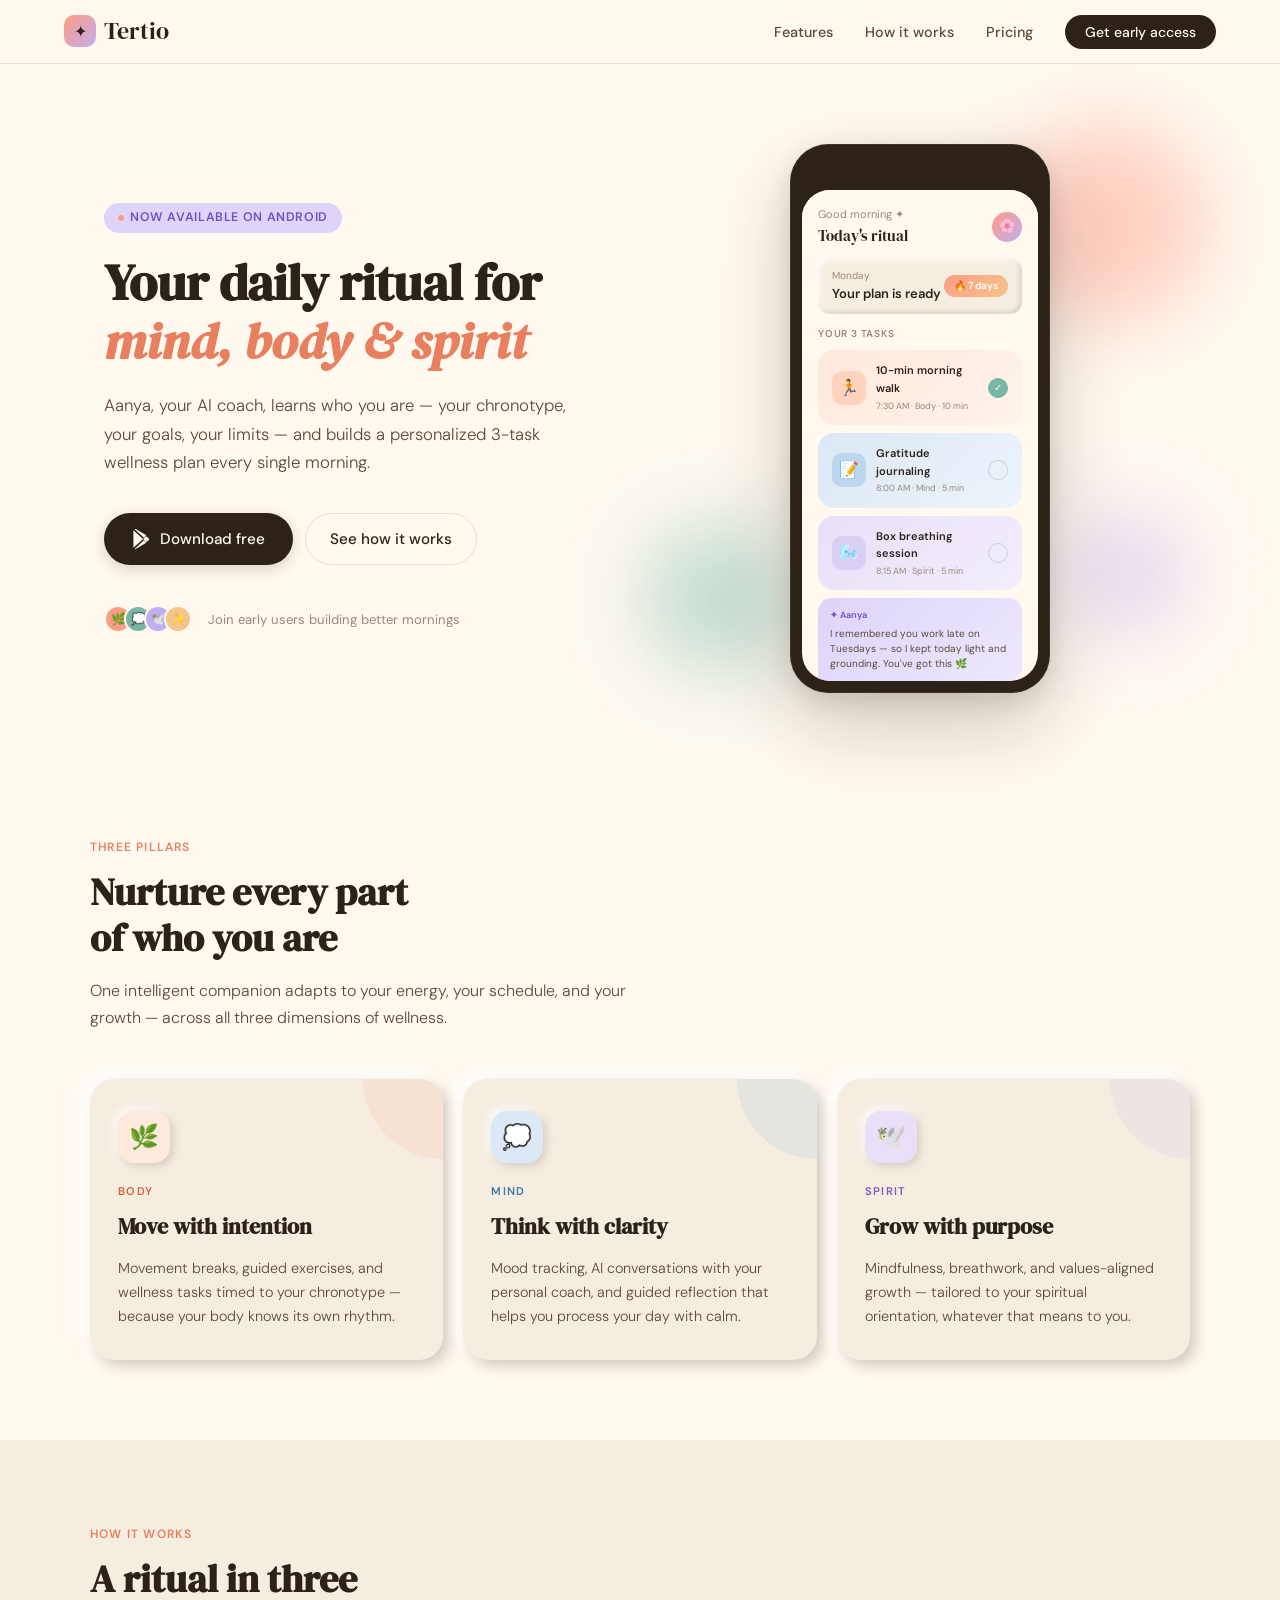
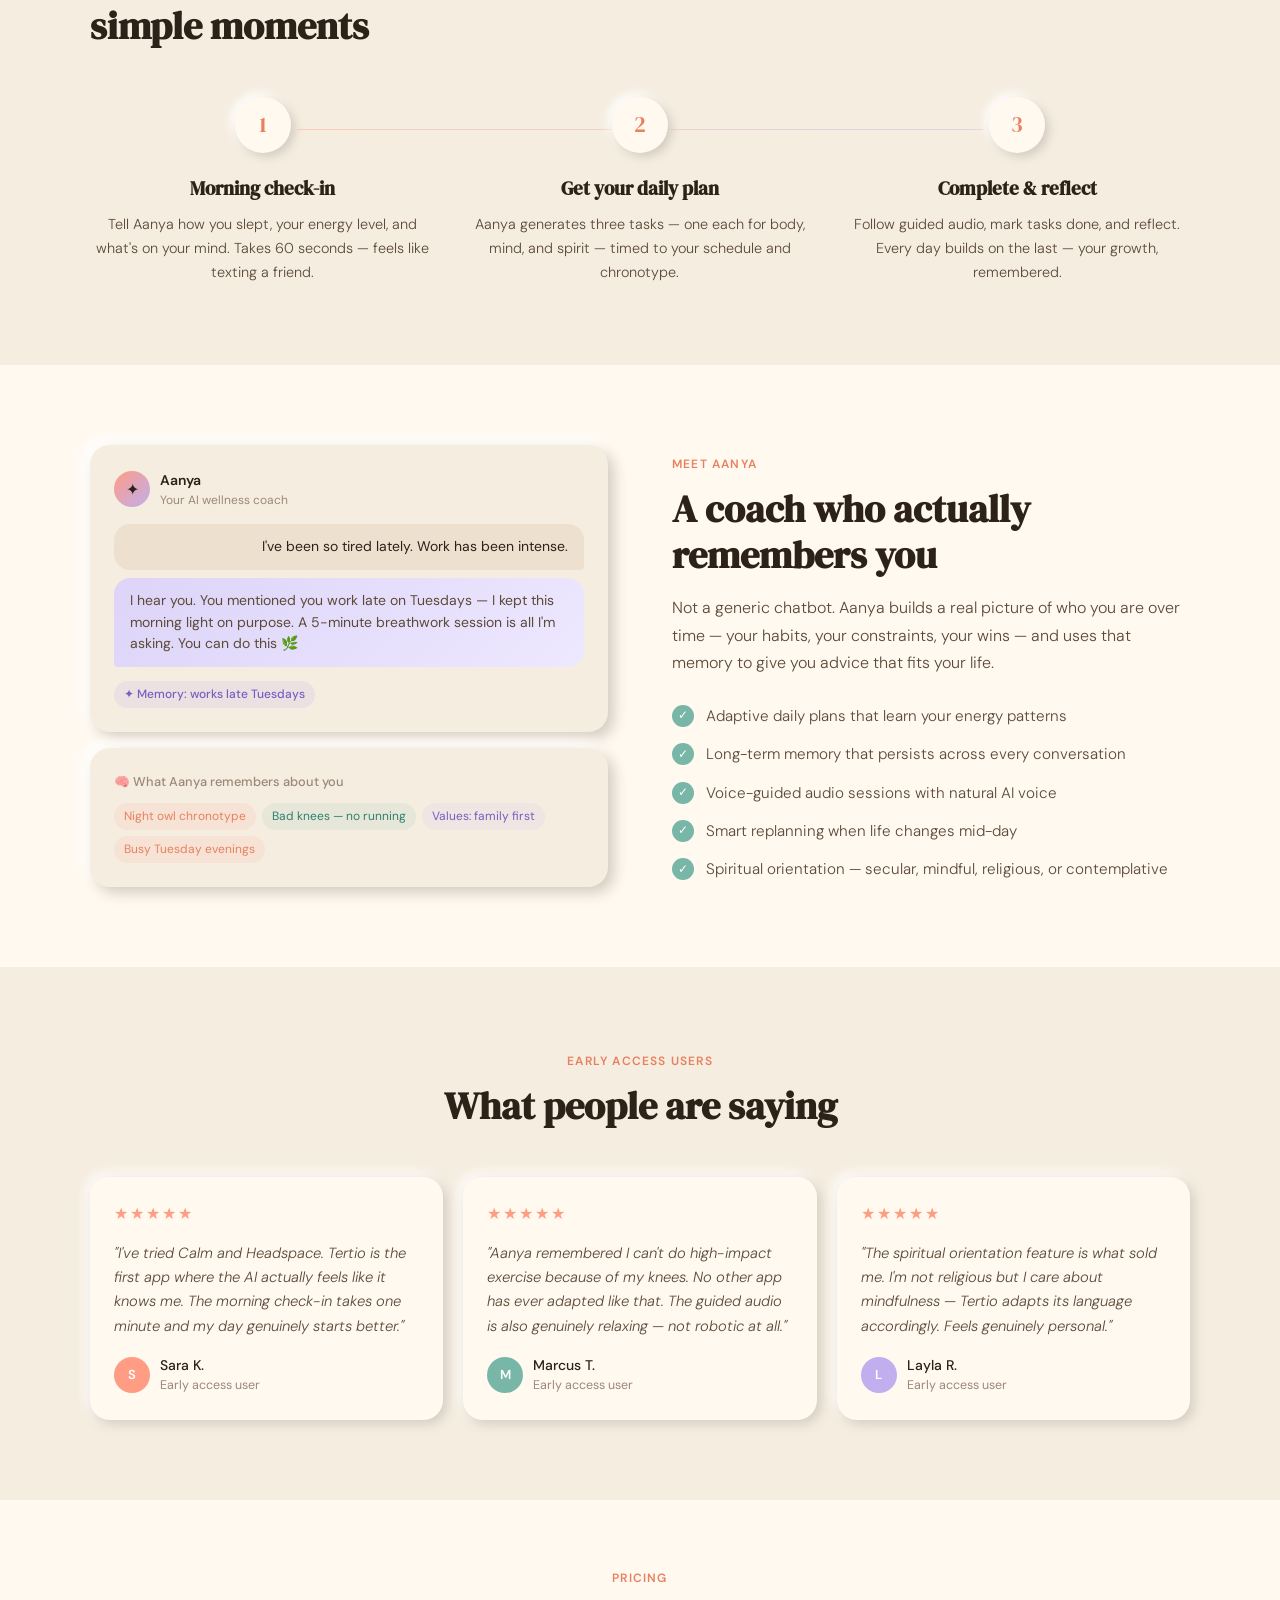
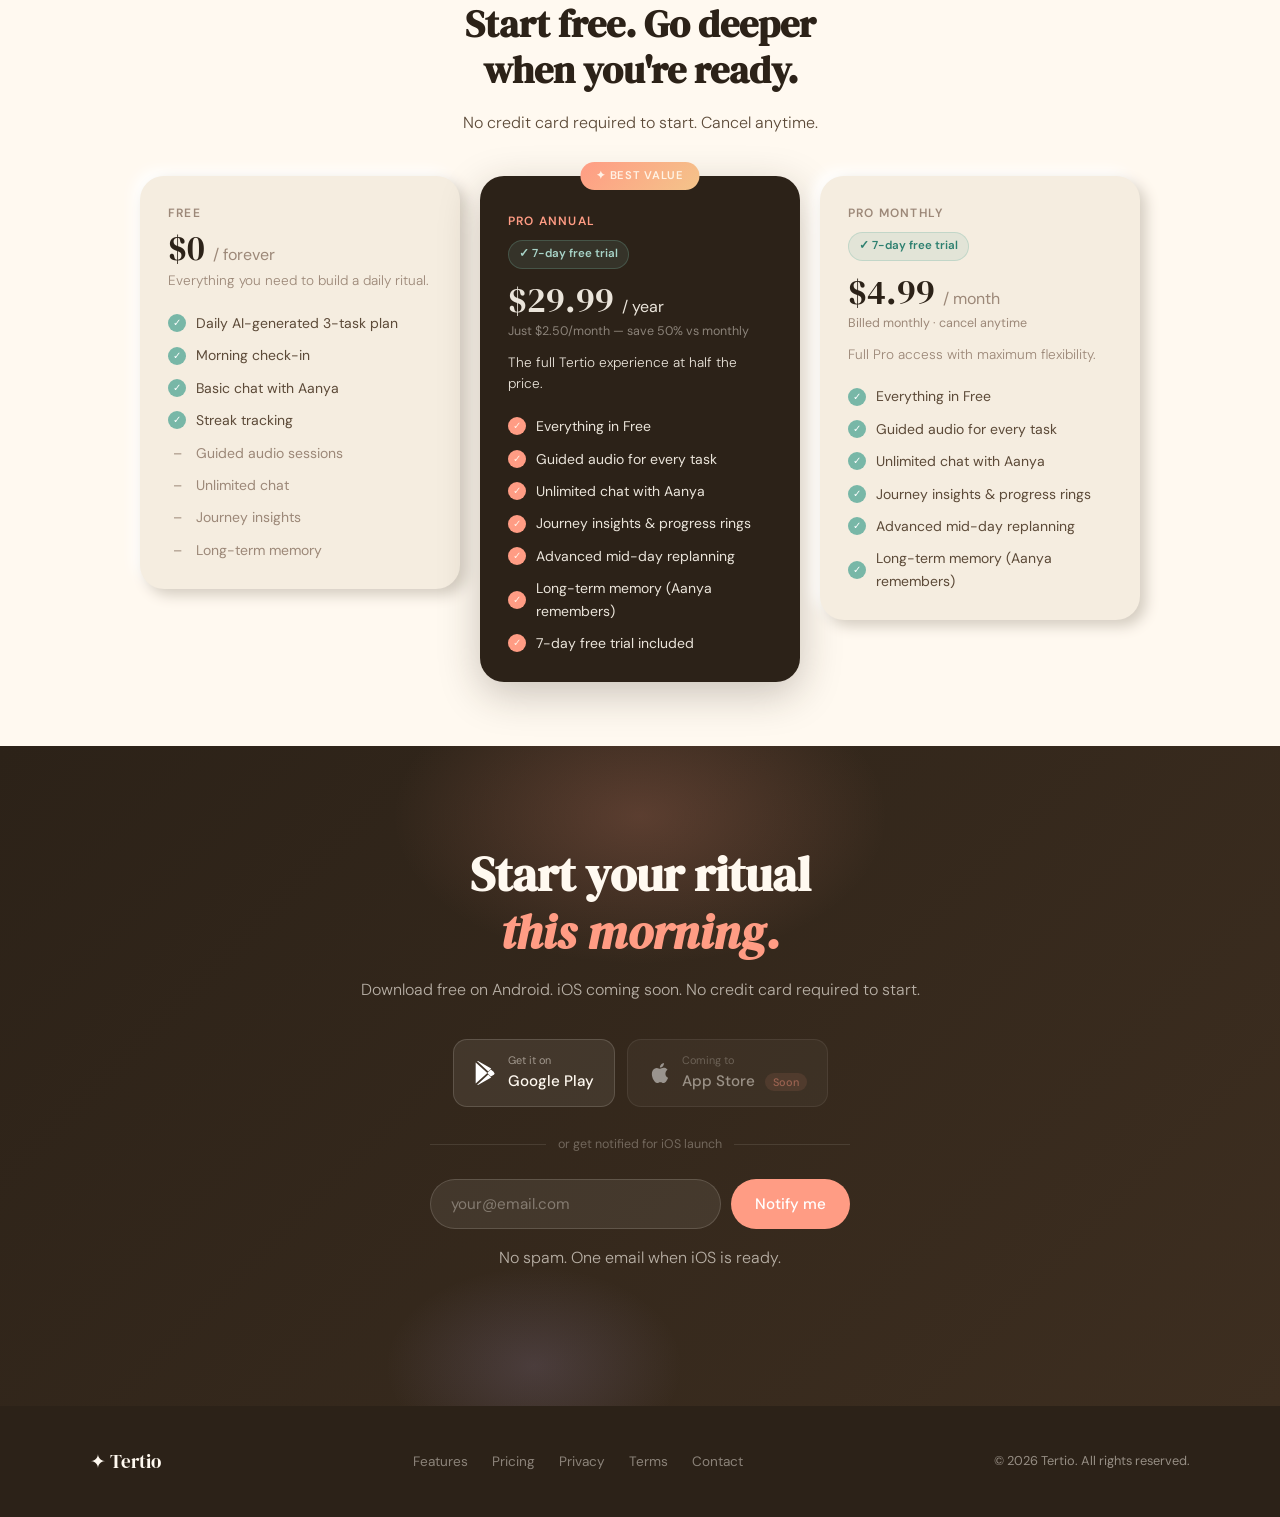
==== commit 27bebeba: "latest update prices things" ====
--- a/index.html
+++ b/index.html
@@ -594,28 +594,71 @@
       background: var(--ivory);
       padding: 64px 5vw;
     }
-    .pricing-inner { max-width: 800px; margin: 0 auto; }
+    .pricing-inner { max-width: 1000px; margin: 0 auto; }
     .pricing-cards {
       display: grid;
-      grid-template-columns: 1fr 1fr;
+      grid-template-columns: 1fr 1fr 1fr;
       gap: 20px;
       margin-top: 40px;
+      align-items: start;
     }
     .pricing-card {
       background: var(--ivory-mid);
       border-radius: 24px;
       padding: 28px;
       box-shadow: 6px 6px 14px var(--neu-shadow-dark), -6px -6px 14px var(--neu-shadow-light);
+      position: relative;
     }
     .pricing-card.featured {
       background: var(--ink);
       box-shadow: 0 12px 40px rgba(44,34,24,0.25);
+      transform: scale(1.03);
     }
     .pricing-card.featured * { color: rgba(255,249,240,0.9) !important; }
     .pricing-card.featured .pricing-check { background: var(--coral) !important; }
+    .pricing-best-badge {
+      position: absolute;
+      top: -14px;
+      left: 50%;
+      transform: translateX(-50%);
+      background: linear-gradient(135deg, var(--coral), #F4C48A);
+      color: white !important;
+      font-size: 0.7rem;
+      font-weight: 600;
+      letter-spacing: 0.06em;
+      text-transform: uppercase;
+      padding: 5px 16px;
+      border-radius: 100px;
+      white-space: nowrap;
+    }
+    .pricing-trial-badge {
+      display: inline-flex;
+      align-items: center;
+      gap: 4px;
+      background: rgba(120,183,167,0.15);
+      color: #2D8070;
+      font-size: 0.72rem;
+      font-weight: 600;
+      padding: 4px 10px;
+      border-radius: 100px;
+      margin-bottom: 14px;
+      border: 1px solid rgba(120,183,167,0.3);
+    }
+    .pricing-trial-badge.light {
+      background: rgba(120,183,167,0.12);
+      color: var(--sage-light) !important;
+      border-color: rgba(120,183,167,0.25);
+    }
+    .pricing-save-tag {
+      font-size: 0.72rem;
+      font-weight: 600;
+      color: var(--coral-dark);
+      margin-left: 6px;
+    }
     .pricing-tier { font-size: 0.75rem; font-weight: 600; letter-spacing: 0.1em; text-transform: uppercase; color: var(--ink-muted); margin-bottom: 8px; }
-    .pricing-price { font-family: var(--display-font); font-size: 2.4rem; color: var(--ink); line-height: 1; margin-bottom: 4px; }
+    .pricing-price { font-family: var(--display-font); font-size: 2.2rem; color: var(--ink); line-height: 1; margin-bottom: 4px; }
     .pricing-price span { font-size: 1rem; font-family: var(--body-font); color: var(--ink-muted); }
+    .pricing-billed { font-size: 0.78rem; color: var(--ink-muted); margin-bottom: 4px; }
     .pricing-desc { font-size: 0.85rem; color: var(--ink-muted); margin-bottom: 20px; font-weight: 300; }
     .pricing-features { list-style: none; display: flex; flex-direction: column; gap: 10px; }
     .pricing-features li { display: flex; align-items: center; gap: 10px; font-size: 0.875rem; color: var(--ink-mid); }
@@ -805,6 +848,7 @@
       .aanya-inner { grid-template-columns: 1fr; }
       .proof-grid { grid-template-columns: 1fr; }
       .pricing-cards { grid-template-columns: 1fr; }
+      .pricing-card.featured { transform: scale(1); }
       .nav-links { display: none; }
       .nav-hamburger { display: block; }
       .waitlist-form { flex-direction: column; border-radius: 20px; }
@@ -1097,12 +1141,15 @@
       <div class="reveal" style="text-align: center;">
         <span class="section-eyebrow">Pricing</span>
         <h2 class="section-title">Start free. Go deeper<br />when you're ready.</h2>
+        <p class="section-sub" style="margin: 12px auto 0; text-align: center;">No credit card required to start. Cancel anytime.</p>
       </div>
       <div class="pricing-cards">
+
+        <!-- FREE -->
         <div class="pricing-card reveal reveal-delay-1">
           <div class="pricing-tier">Free</div>
           <div class="pricing-price">$0 <span>/ forever</span></div>
-          <div class="pricing-desc">Everything you need to start a daily ritual.</div>
+          <div class="pricing-desc">Everything you need to build a daily ritual.</div>
           <ul class="pricing-features">
             <li><span class="pricing-check">✓</span> Daily AI-generated 3-task plan</li>
             <li><span class="pricing-check">✓</span> Morning check-in</li>
@@ -1111,12 +1158,36 @@
             <li><span class="pricing-x">–</span> <span style="color: var(--ink-muted);">Guided audio sessions</span></li>
             <li><span class="pricing-x">–</span> <span style="color: var(--ink-muted);">Unlimited chat</span></li>
             <li><span class="pricing-x">–</span> <span style="color: var(--ink-muted);">Journey insights</span></li>
+            <li><span class="pricing-x">–</span> <span style="color: var(--ink-muted);">Long-term memory</span></li>
           </ul>
         </div>
+
+        <!-- PRO ANNUAL — FEATURED -->
         <div class="pricing-card featured reveal reveal-delay-2">
-          <div class="pricing-tier" style="color: var(--coral) !important;">Pro</div>
+          <div class="pricing-best-badge">✦ Best value</div>
+          <div class="pricing-tier" style="color: var(--coral) !important; margin-top: 8px;">Pro Annual</div>
+          <div class="pricing-trial-badge light">✓ 7-day free trial</div>
+          <div class="pricing-price">$29.99 <span>/ year</span></div>
+          <div class="pricing-billed" style="color: rgba(255,249,240,0.45) !important;">Just $2.50/month — save 50% vs monthly</div>
+          <div class="pricing-desc" style="margin-top: 10px;">The full Tertio experience at half the price.</div>
+          <ul class="pricing-features">
+            <li><span class="pricing-check">✓</span> Everything in Free</li>
+            <li><span class="pricing-check">✓</span> Guided audio for every task</li>
+            <li><span class="pricing-check">✓</span> Unlimited chat with Aanya</li>
+            <li><span class="pricing-check">✓</span> Journey insights & progress rings</li>
+            <li><span class="pricing-check">✓</span> Advanced mid-day replanning</li>
+            <li><span class="pricing-check">✓</span> Long-term memory (Aanya remembers)</li>
+            <li><span class="pricing-check">✓</span> 7-day free trial included</li>
+          </ul>
+        </div>
+
+        <!-- PRO MONTHLY -->
+        <div class="pricing-card reveal reveal-delay-3">
+          <div class="pricing-tier">Pro Monthly</div>
+          <div class="pricing-trial-badge">✓ 7-day free trial</div>
           <div class="pricing-price">$4.99 <span>/ month</span></div>
-          <div class="pricing-desc">The full Tertio experience — Aanya at her best.</div>
+          <div class="pricing-billed">Billed monthly · cancel anytime</div>
+          <div class="pricing-desc" style="margin-top: 10px;">Full Pro access with maximum flexibility.</div>
           <ul class="pricing-features">
             <li><span class="pricing-check">✓</span> Everything in Free</li>
             <li><span class="pricing-check">✓</span> Guided audio for every task</li>
@@ -1126,6 +1197,7 @@
             <li><span class="pricing-check">✓</span> Long-term memory (Aanya remembers)</li>
           </ul>
         </div>
+
       </div>
     </div>
   </section>
@@ -1182,32 +1254,66 @@
     </div>
   </footer>
 
-  <script>
+   <script>
     // Scroll reveal
     const reveals = document.querySelectorAll('.reveal');
     const io = new IntersectionObserver((entries) => {
       entries.forEach(e => { if (e.isIntersecting) { e.target.classList.add('visible'); io.unobserve(e.target); } });
     }, { threshold: 0.12 });
     reveals.forEach(el => io.observe(el));
-
-    // Waitlist form
-    function handleWaitlist(e) {
+ 
+    // Waitlist form — Formspree integration
+    // STEP: Replace YOUR_FORM_ID below with your actual Formspree form ID
+    // Get it free at formspree.io → New Form → copy the ID from the endpoint URL
+    const FORMSPREE_ID = 'xrevjgjq';
+ 
+    async function handleWaitlist(e) {
       e.preventDefault();
+ 
       const form = document.getElementById('waitlist-form');
       const success = document.getElementById('waitlist-success');
-      const email = form.querySelector('input[type="email"]').value;
-
-      // Replace this URL with your actual Formspree/Brevo endpoint
-      // For now we just show success UI
-      form.style.display = 'none';
-      success.style.display = 'block';
-
-      // To wire up: replace the fetch below with your actual endpoint
-      // fetch('https://formspree.io/f/YOUR_ID', { method: 'POST', body: JSON.stringify({ email }), headers: { 'Content-Type': 'application/json' } });
-
-      console.log('Waitlist signup:', email);
-    }
-
+      const error = document.getElementById('waitlist-error');
+      const btn = form.querySelector('button[type="submit"]');
+      const input = form.querySelector('input[type="email"]');
+      const email = input.value.trim();
+ 
+      // Guard: if Formspree ID not set yet, warn in console but don't break UX
+      if (FORMSPREE_ID === 'xrevjgjq') {
+        console.warn('Tertio: Formspree ID not configured. Set FORMSPREE_ID in the script.');
+        form.style.display = 'none';
+        success.style.display = 'block';
+        return;
+      }
+ 
+      // Loading state
+      btn.disabled = true;
+      btn.textContent = 'Sending…';
+      error.style.display = 'none';
+ 
+      try {
+        const res = await fetch(`https://formspree.io/f/${FORMSPREE_ID}`, {
+          method: 'POST',
+          headers: { 'Content-Type': 'application/json', 'Accept': 'application/json' },
+          body: JSON.stringify({ email, source: 'tertio-landing-waitlist' })
+        });
+ 
+        if (res.ok) {
+          // Success
+          form.style.display = 'none';
+          success.style.display = 'block';
+        } else {
+          const data = await res.json();
+          throw new Error(data?.errors?.[0]?.message || 'Submission failed');
+        }
+      } catch (err) {
+        // Error state — show message, re-enable form
+        btn.disabled = false;
+        btn.textContent = 'Notify me';
+        error.style.display = 'block';
+        console.error('Waitlist error:', err);
+      }
+    }
+ 
     // Mobile nav close on link click
     document.querySelectorAll('.nav-links a').forEach(link => {
       link.addEventListener('click', () => {
@@ -1215,6 +1321,5 @@
       });
     });
   </script>
-
 </body>
 </html>
